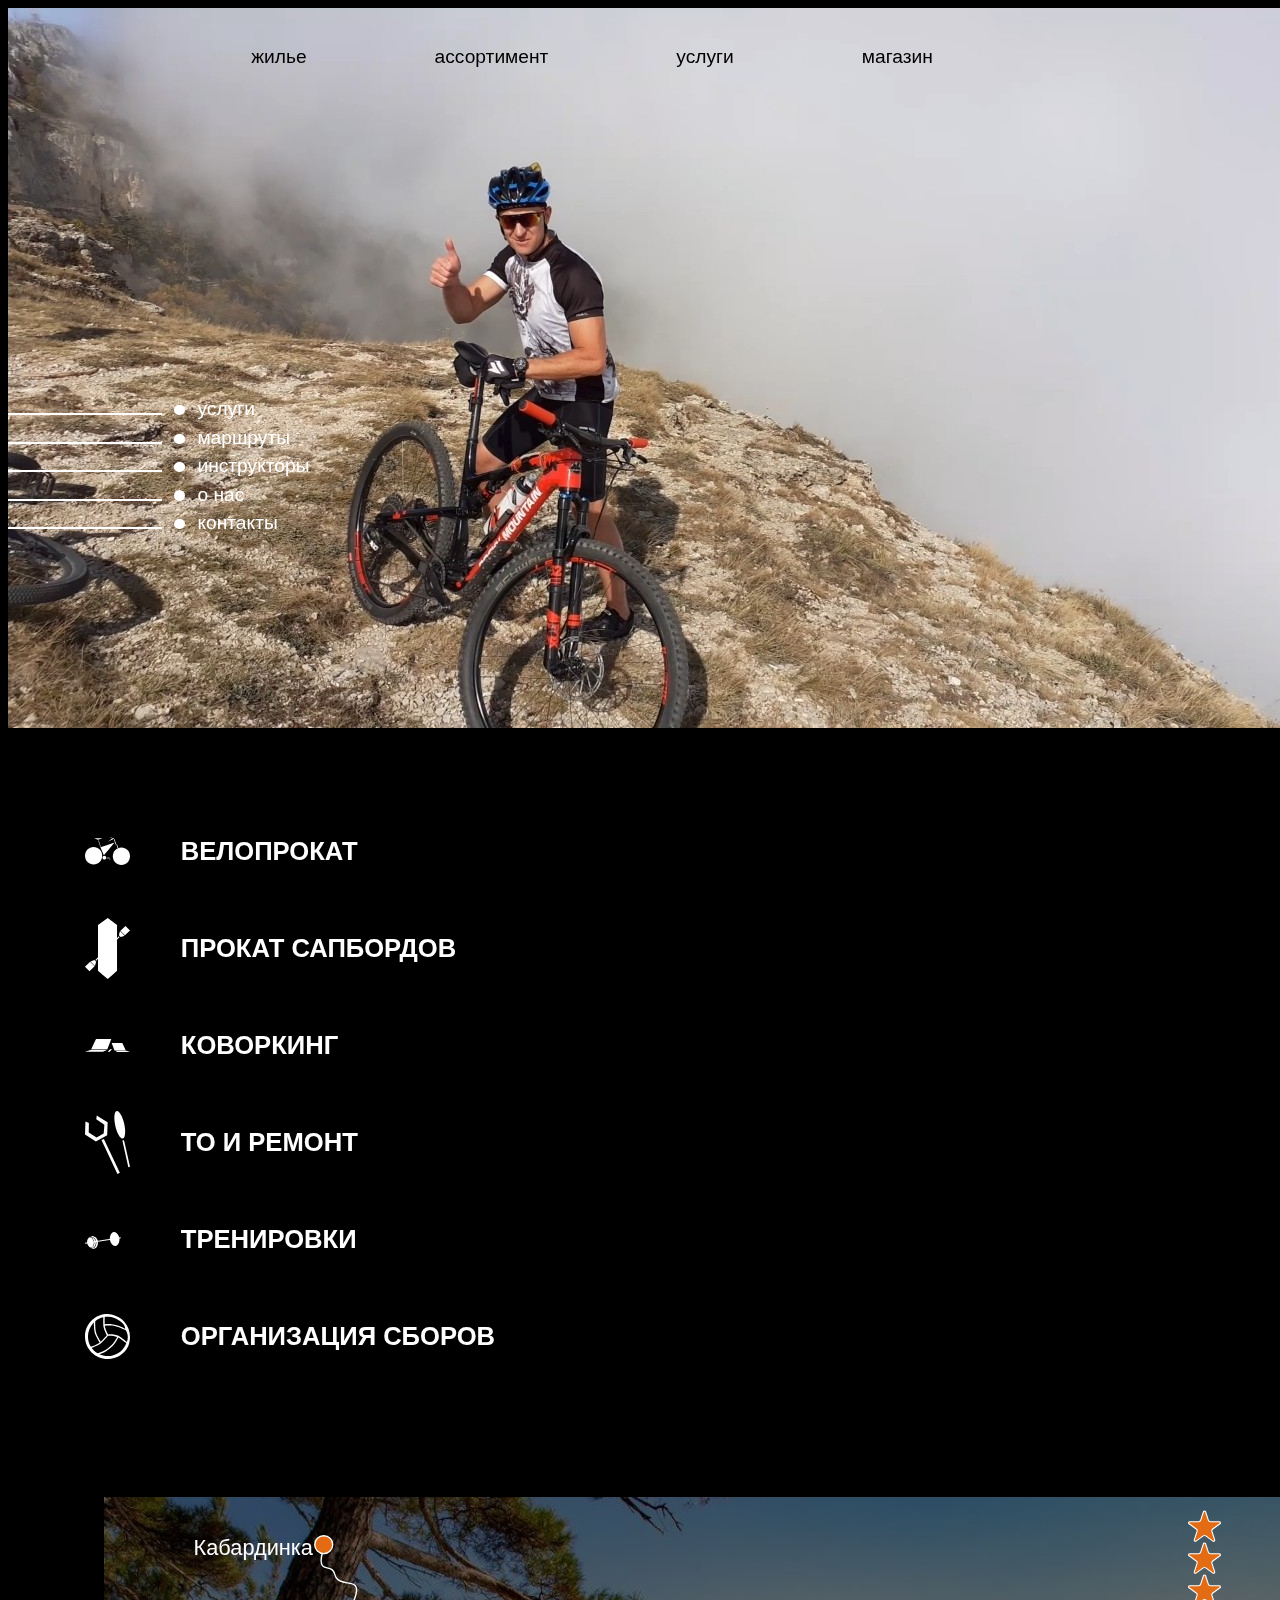
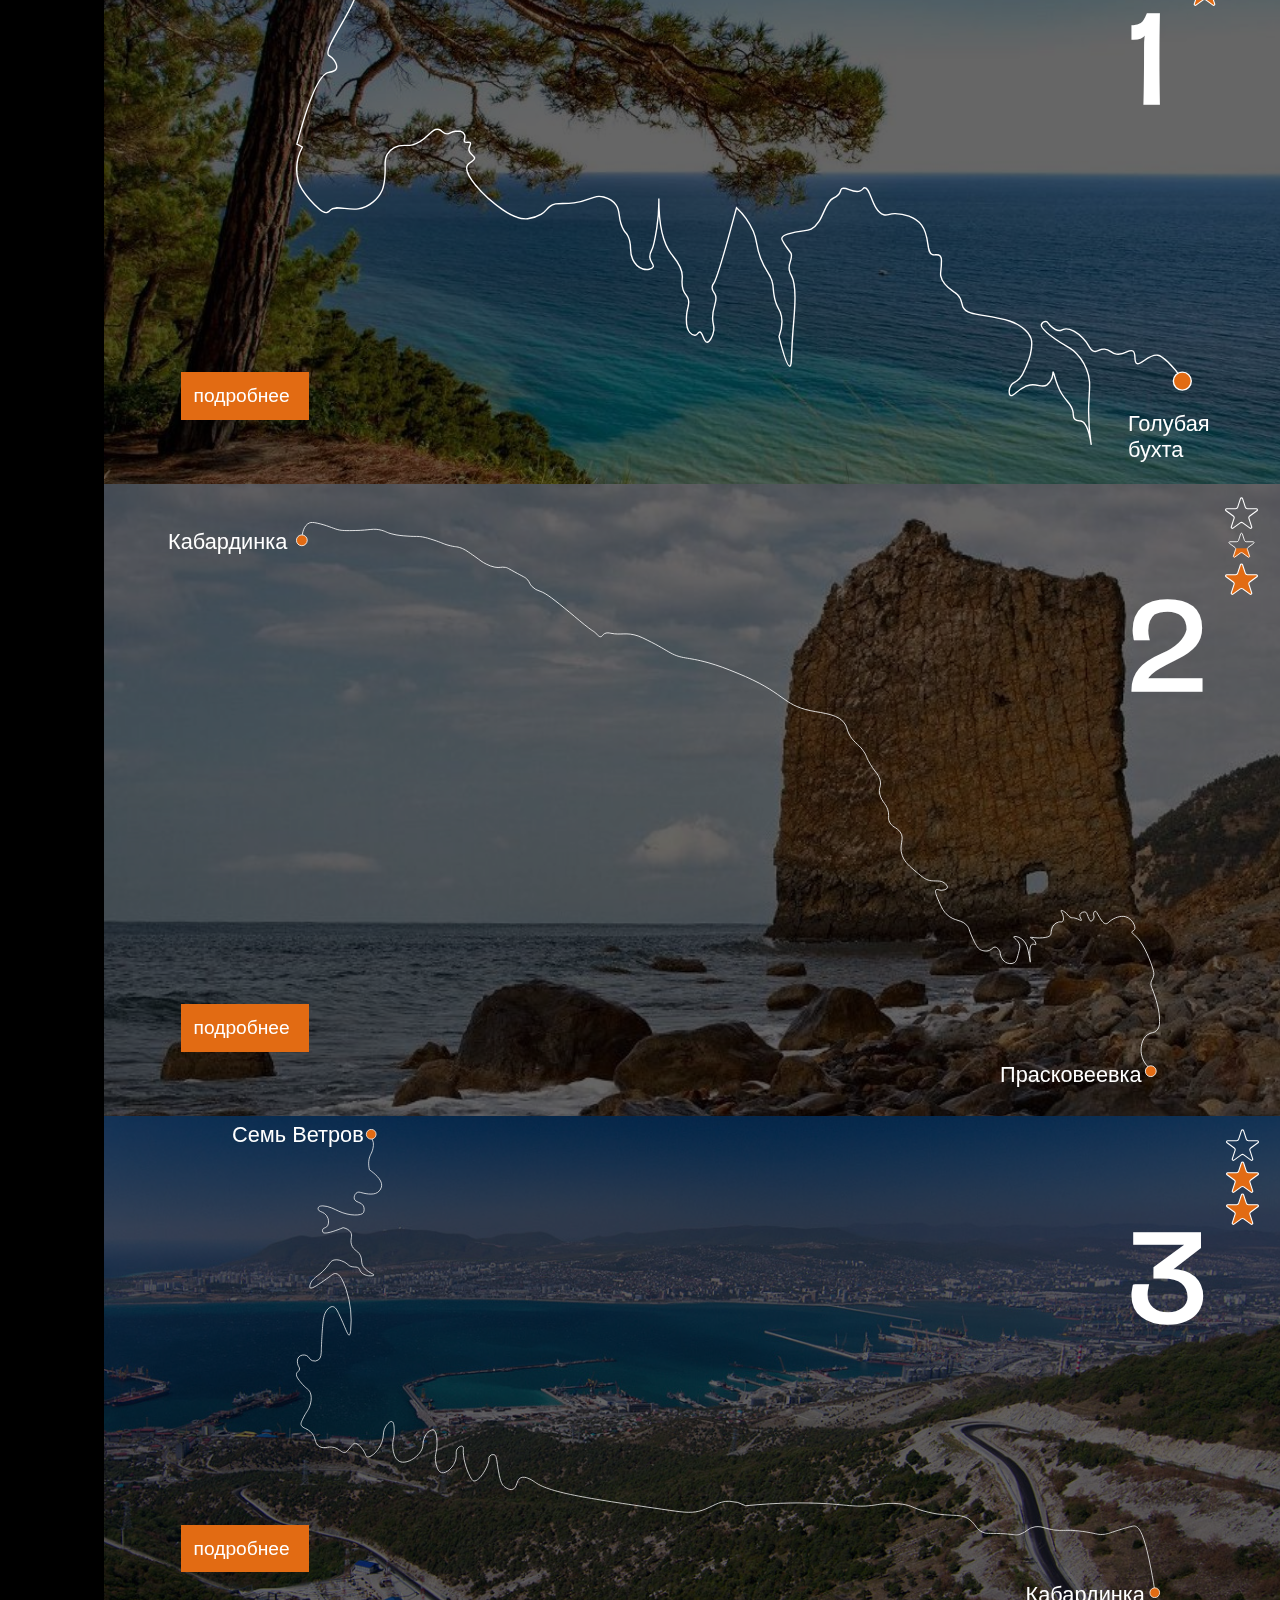
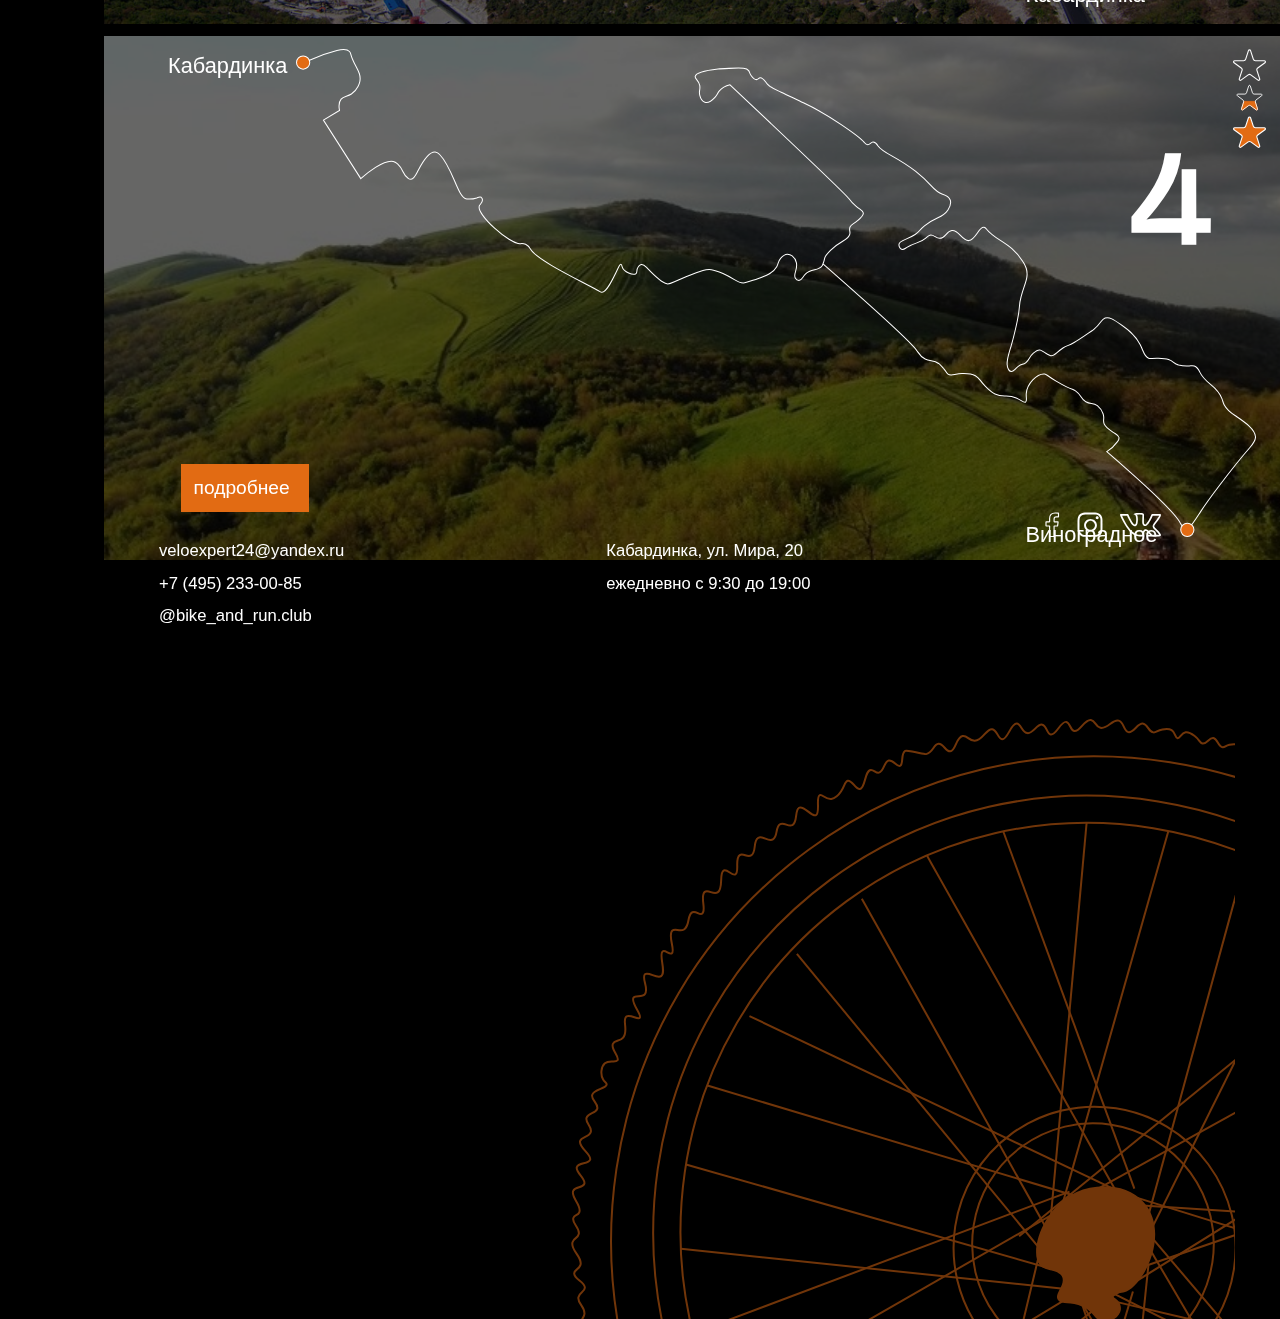
==== index.html @ 920b8aa7 "com" ====
<!DOCTYPE html>
<html lang="en" dir="ltr">
  <head>
    <meta charset="utf-8">
    <title>ГЛАВНАЯ</title>
    <link rel="stylesheet" href="major.css">
    <link rel="stylesheet" href="styles.css">
  </head>
  <body>
    <header>
      <img src="img/br_black.svg" alt="">
      <nav>
        <a href="home/index.html">жилье</a>
        <a href="assort/index.html">ассортимент</a>
        <a href="service/index.html">услуги</a>
        <a href="store/index.html">магазин</a>
      </nav>
    </header>

    <div class="wrapper">
      <div class="top">
        <img src="img/foggy.jpg" alt="">
        <div class="sliders">
          <div class="slider">
            <div></div>
            <div></div>
            <a href="#">услуги</a>
          </div>
          <div class="slider">
            <div></div>
            <div></div>
            <a href="#">маршруты</a>
          </div>
          <div class="slider">
            <div></div>
            <div></div>
            <a href="#">инструкторы</a>
          </div>
          <div class="slider">
            <div></div>
            <div></div>
            <a href="#">о нас</a>
          </div>
          <div class="slider">
            <div></div>
            <div></div>
            <a href="#">контакты</a>
          </div>
        </div>
      </div>

        <h3>услуги</h3>

      <div class="service">
        <a href="#">
         <div class="bike">
           <img src="img/bike.svg" alt="">
           <h2>велопрокат</h2>
         </div>
        </a>
        <a href="#">
         <div class="bike">
           <img src="img/sup.svg" alt="">
           <h2>прокат сапбордов</h2>
         </div>
        </a>
        <a href="#">
         <div class="bike">
           <img src="img/work.svg" alt="">
           <h2>коворкинг</h2>
         </div>
        </a>
        <a href="#">
         <div class="bike">
           <img src="img/tools.svg" alt="">
           <h2>то и ремонт</h2>
         </div>
        </a>
        <a href="#">
         <div class="bike">
           <img src="img/workout.svg" alt="">
           <h2>тренировки</h2>
         </div>
        </a>
        <a href="#">
         <div class="bike">
           <img src="img/ball.svg" alt="">
           <h2>организация сборов</h2>
         </div>
        </a>
      </div>

        <h3>маршруты</h3>

      <div class="trails">
        <div class="trail">
          <img src="img/blue-bay.jpg" alt=""> </a>
          <div class="rating">
            <h2>1</h2>
            <div class="stars">
              <img src="img/full-star.svg" alt="">
              <img src="img/full-star.svg" alt="">
              <img src="img/full-star.svg" alt="">
            </div>
          </div>
          <div class="route">
            <p>Кабардинка</p>
            <img src="img/blue-bay.svg" alt="">
            <p>Голубая бухта</p>
          </div>
          <div class="btn">
            <a href="https://fatmap.com/routeid/1383901/utrennii-velozaezd/@44.6453115,37.9472636,2656.1761551,-13.8290472,139.8490406,217.8239316,normal">подробнее</a>
          </div>
        </div>

        <div class="trail">
          <img src="img/praskoveevka.jpg" alt="">
          <div class="rating">
            <h2>2</h2>
            <div class="stars">
              <img src="img/empty-star.svg" alt="">
              <img src="img/half-star.svg" alt="">
              <img src="img/full-star.svg" alt="">
            </div>
          </div>
          <div class="route">
            <p>Кабардинка</p>
            <img src="img/praskoveevka.svg" alt="">
            <p>Прасковеевка</p>
          </div>
          <div class="btn">
            <a href="https://fatmap.com/routeid/1806927/praskoveevka">подробнее</a>
          </div>
        </div>
        </a>

        <div class="trail">
          <img src="img/seven-winds.jpg" alt="">
          <div class="rating">
            <h2>3</h2>
            <div class="stars">
              <img src="img/empty-star.svg" alt="">
              <img src="img/full-star.svg" alt="">
              <img src="img/full-star.svg" alt="">
            </div>
          </div>
          <div class="route">
            <p>Семь Ветров</p>
            <img src="img/seven-winds.svg" alt="">
            <p>Кабардинка</p>
          </div>
          <div class="btn">
            <a href="https://fatmap.com/routeid/1806922/7-winds/@44.7110304,37.8863057,13515.9263968,-89.9293094,0,516.1132026,norma">подробнее</a>
          </div>
        </div>

        <div class="trail">
          <img src="img/tuskany1.jpg" alt="">
          <div class="rating">
            <h2>4</h2>
            <div class="stars">
              <img src="img/empty-star.svg" alt="">
              <img src="img/half-star.svg" alt="">
              <img src="img/full-star.svg" alt="">
            </div>
          </div>
          <div class="route">
            <p>Кабардинка</p>
            <img src="img/tuscany.svg" alt="">
            <p>Виноградное</p>
          </div>
          <div class="btn">
            <a href="https://fatmap.com/routeid/2010276/По_Тоскане/@44.6174648,37.9442853,9035.2928291,-89.9292962,0,159.6322221,normal">подробнее</a>
          </div>
        </div>


      </div>
    </div>




    <footer>
      <img src="img/wheel.svg" alt="">
      <div class="first-column">
        <ul>
          <li>veloexpert24@yandex.ru</li>
          <li>+7 (495) 233-00-85</li>
          <li>@bike_and_run.club</li>
        </ul>
      </div>
      <div class="second-column">
        <ul>
          <li>Кабардинка, ул. Мира, 20</li>
          <li>ежедневно с 9:30 до 19:00 </li>
        </ul>
      </div>
      <div class="third-column">
         <img src="img/fb_white.svg" alt="">
         <img src="img/insta_white.svg" alt="">
         <img src="img/vk_white.svg" alt="">
      </div>
    </footer>
<script src="main.js" charset="utf-8"></script>
  </body>
</html>
---- major.css ----
@import "reset.css";

@font-face {
  font-family: "FUTURA Reg";
  font-weight: auto;
  src: url(font/FuturaBookC.ttf)
  format('truetype');
}
@font-face {
  font-family: "FUTURA BOLD";
  font-weight: auto;
  src: url(font/FuturaDemiC.ttf)
  format('truetype');
}
@font-face {
  font-family: "Five years";
  font-weight: auto;
  src: url(font/FYLDemo.otf)
  format('opentype');
}
@font-face {
  font-family: "Hagrid Regular";
  font-weight: auto;
  src: url(font/Hagrid-Regular.ttf)
  format('truetype');
}

:root {
  --orange: #E26B13;
}

body{
  overflow-x: hidden;
  background-color: #000;
}
h1, h2, p, li, a{
 color: #fff;
}
h1{
  font-size: 3vw;
  font-family: "FUTURA BOLD", helvetica, sans-serif;
}
h2{
  font-size: 2vw;
  font-family: "FUTURA BOLD", helvetica, sans-serif;
}
p, li{
  font-size: 1.3vw;
    font-family: "FUTURA reg", helvetica, sans-serif;
}
a, h3{
  font-size: 1.5vw;
  font-family: "Five years", helvetica, sans-serif;
  text-decoration: none;
}

ul li{
  list-style-type: none;
}
header{
  position: absolute;
  margin: 3vw;
  display: flex;
  flex-flow: row;
  justify-content: center;
  align-items: baseline;

}
header nav{
  display: flex;
  flex-flow: row;
  justify-content: flex-end;
  margin-left: 6vw;

}
header nav a{
  margin-left: 10vw;
}
header nav a:hover{
  color: var(--orange);
}


footer{
  position: relative;
  display: flex;
  justify-content: space-around;
}
footer ul li{
  padding-top: 1vw;
}
footer > img{
  position: absolute;
  z-index: -2;
  margin-left: 25vw;
}
footer .third-column img{
  height: 2vw;
  width: auto;
  padding-left: 1vw;
}
---- styles.css ----
@import "reset.css";
@import "major.css";


body{
  background-color: #000;
}
header a{
  color: #000;
}
.wrapper .top img{
  width: 100%;
  height: auto;
  position: absolute;
  z-index: -2;
}
.wrapper .top .sliders{
  padding-top: 30vw;
}
.wrapper .top .slider{
  display: flex;
  align-items: baseline;
  margin-top: 0.5vw;
}
.wrapper .top .slider div:first-child{
  width: 12vw;
  height: 0.15vw;
  background-color: #fff;
}
.wrapper .top .slider div:nth-of-type(2){
  width: 0.8vw;
  height: 0.8vw;
  border-radius: 100%;
  margin-left: 1vw;
  background-color: #fff;
}
.wrapper .top .slider a{
  margin-left: 1vw;
}
.wrapper .top .slider:hover{
  margin-left: 5vw;
  transition: 300ms ease-in-out;
}
.service{
  margin-top: 22vw;
  margin-left: 6vw;
}
.top + h3{
  position: fixed;
  color: var(--orange);
  transform-origin: left;
  transform: rotate(-90deg);
  margin-left: 2vw;
  z-index: -3;
}
.service a div{
  display: flex;
  align-items: center;
  margin-top: 2vw;
}
.service img{
  width: 3.5vw;
}
.service img:hover{
  transform: rotate(25deg);
}
.service a h2{
  color: #fff;
  text-transform: uppercase;
  margin-left: 4vw;
}
.service a h2:hover{
  color: var(--orange);
}

.trails{
  display: flex;
  flex-direction: column;
  justify-content: space-around;
}
.trail{
  margin-left: 7.5vw;
  margin-top: 5vw;
}
.trail > img{
  position: absolute;
  width: 92.5vw;
  z-index: -2;
  filter: brightness(0.4);
}
/* .trail .route img{
  max-width: 70vw;
  max-height: 30vw;
} */

.trail .route p{
  position: absolute;
  font-size: 1.7vw;
}

.trail:first-child .route img{
  width: 70vw;
  margin-left: 15vw;
  margin-top: 3vw;
}
.trail:first-child .route p:first-child{
  margin-left: 7vw;
  margin-top: 3vw;
}
.trail:first-child .route p:last-child{
  margin-left: 80vw;
  width: 10vw;
  margin-top: -3vw;
}

.trail:nth-of-type(2) .route img{
  width: 67.5vw;
  margin-left: 15vw;
  margin-top: 3vw;
}
.trail:nth-of-type(2) .route p:first-child{
  margin-left: 5vw;
  margin-top: 3.5vw;
}
.trail:nth-of-type(2) .route p:last-child{
  margin-left: 70vw;
  width: 10vw;
  margin-top: -1.5vw;
}

.trail:nth-of-type(3) .route img{
  width: 67.5vw;
  margin-left: 15vw;
  margin-top: 1vw;
}
.trail:nth-of-type(3) .route p:first-child{
  margin-left: 10vw;
  margin-top: 0.5vw;
}
.trail:nth-of-type(3) .route p:last-child{
  margin-left: 72vw;
  width: 10vw;
  margin-top: -1.5vw;
}

.trail:nth-of-type(4) .route img{
  width: 75vw;
  margin-left: 15vw;
  margin-top: 1vw;
}
.trail:nth-of-type(4) .route p:first-child{
  margin-left: 5vw;
  margin-top: 1.3vw;
}
.trail:nth-of-type(4) .route p:last-child{
  margin-left: 72vw;
  width: 10vw;
  margin-top: -1.5vw;
}

.rating{
  display: flex;
  position: absolute;
  margin-top: 1vw;
  margin-left: 80vw;
}
.rating .stars{
  display: flex;
  flex-direction: column;
  margin-left: 1.5vw;
}
.rating .stars img{
  width: 2.6vw;
  align-items: center;
}
.rating h2{
  font-family: "Hagrid Regular", helvetica, sans-serif;
  font-size: 9vw;
}
.trail .btn{
  background-color: var(--orange);
  width: auto;
  padding: 1vw;
  width: 8vw;
  margin-top: -6vw;
  margin-left: 6vw;
}
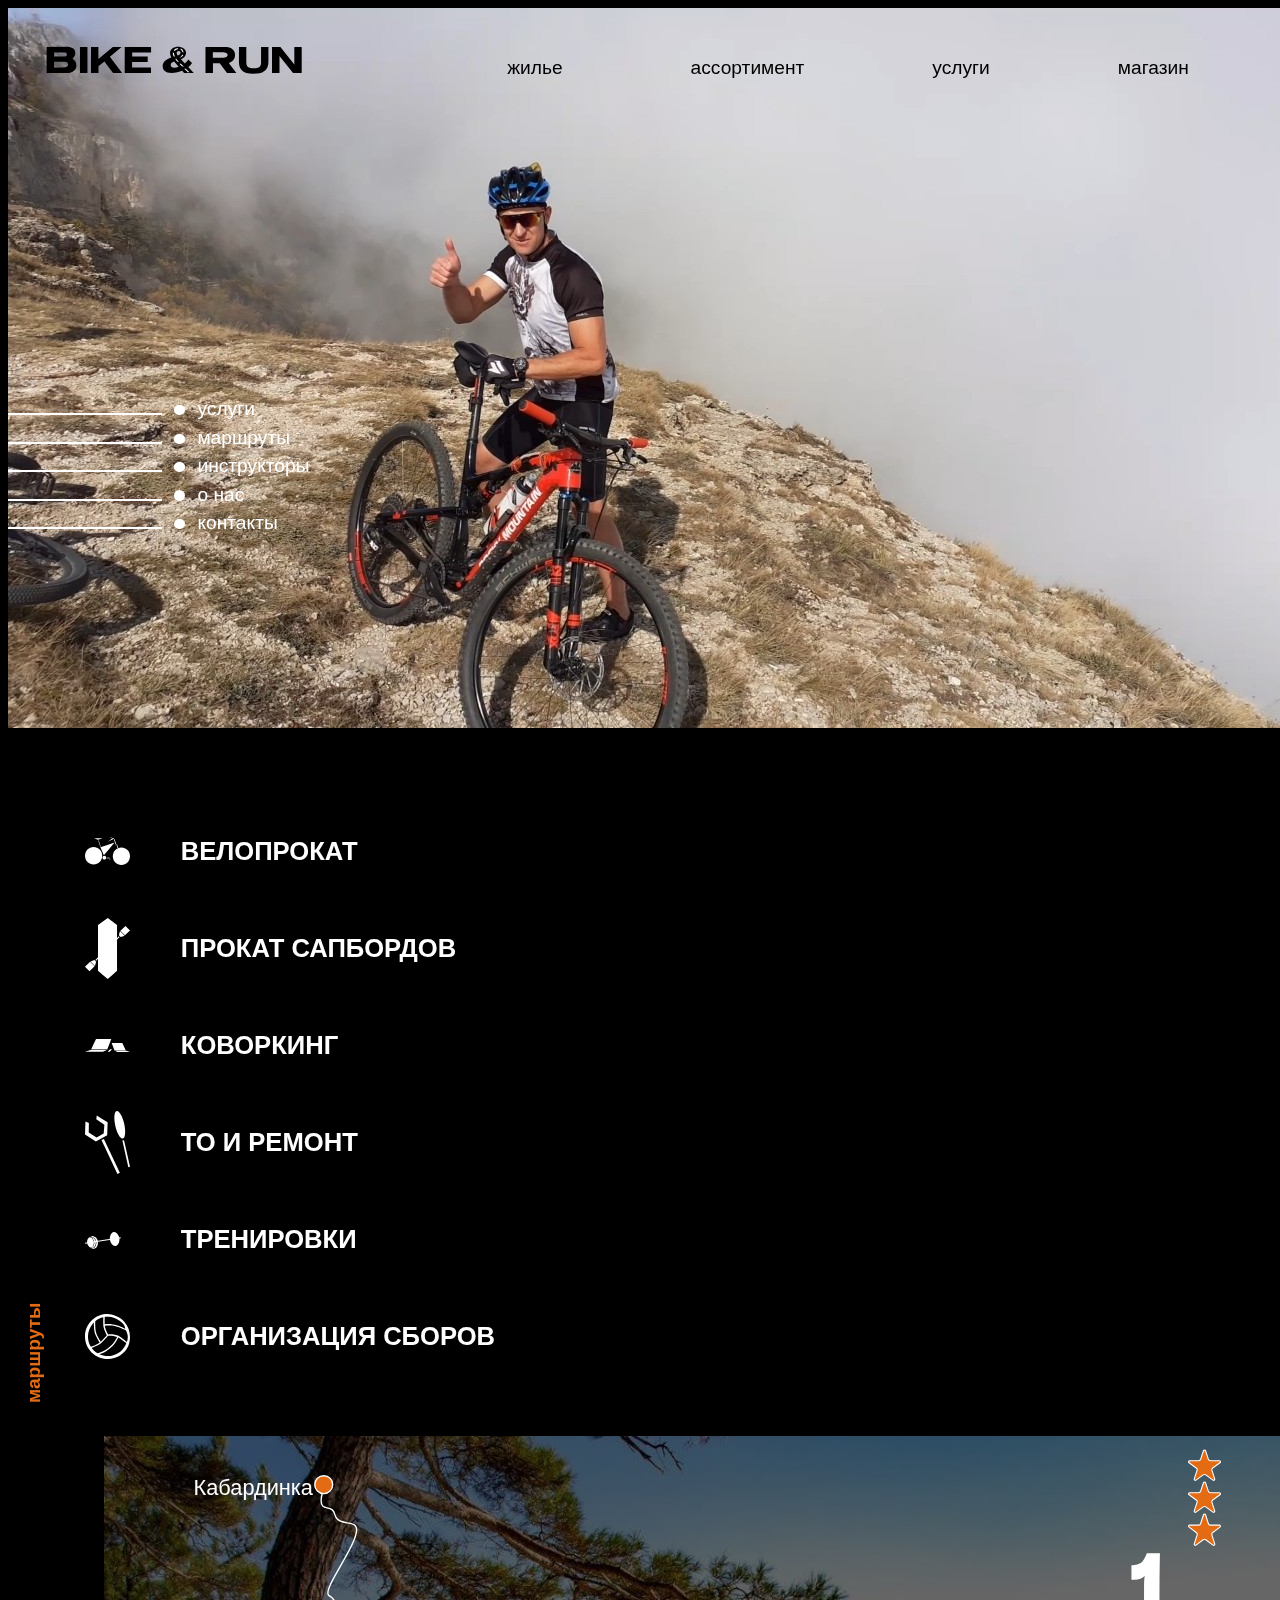
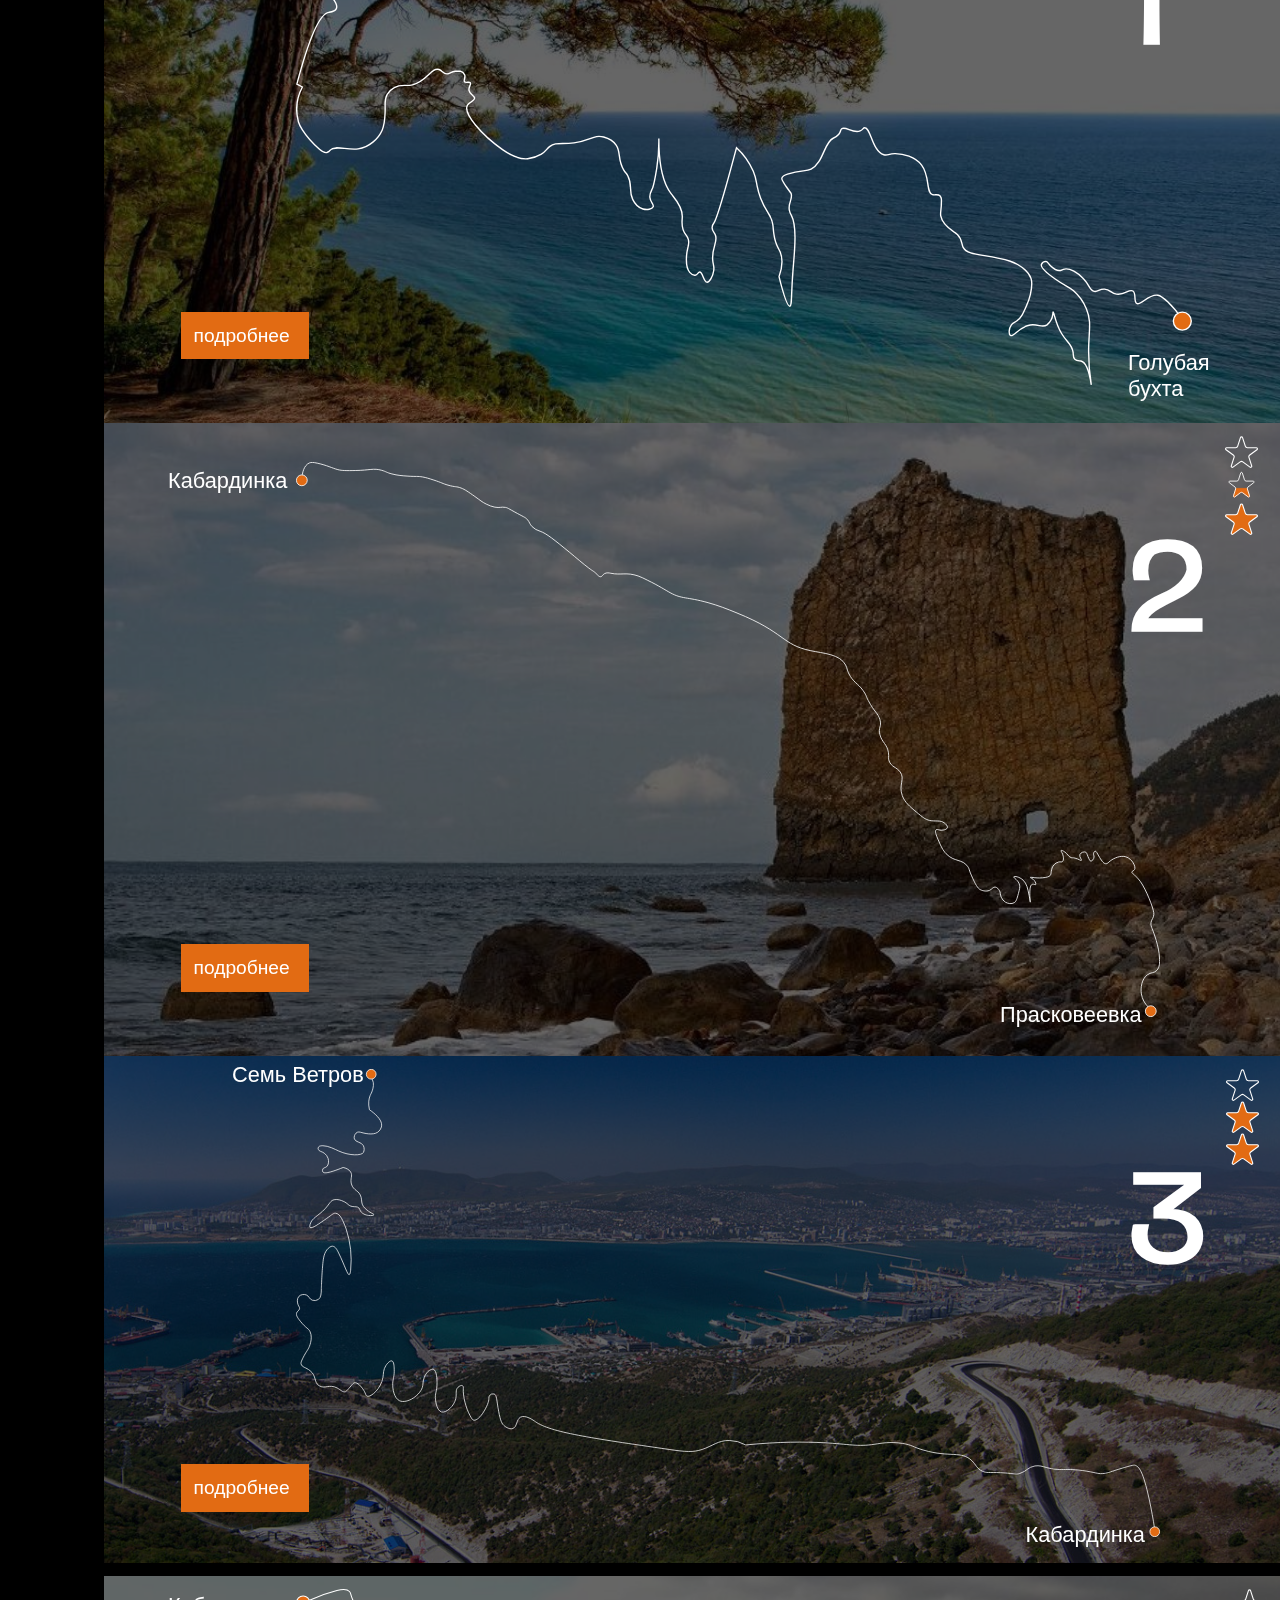
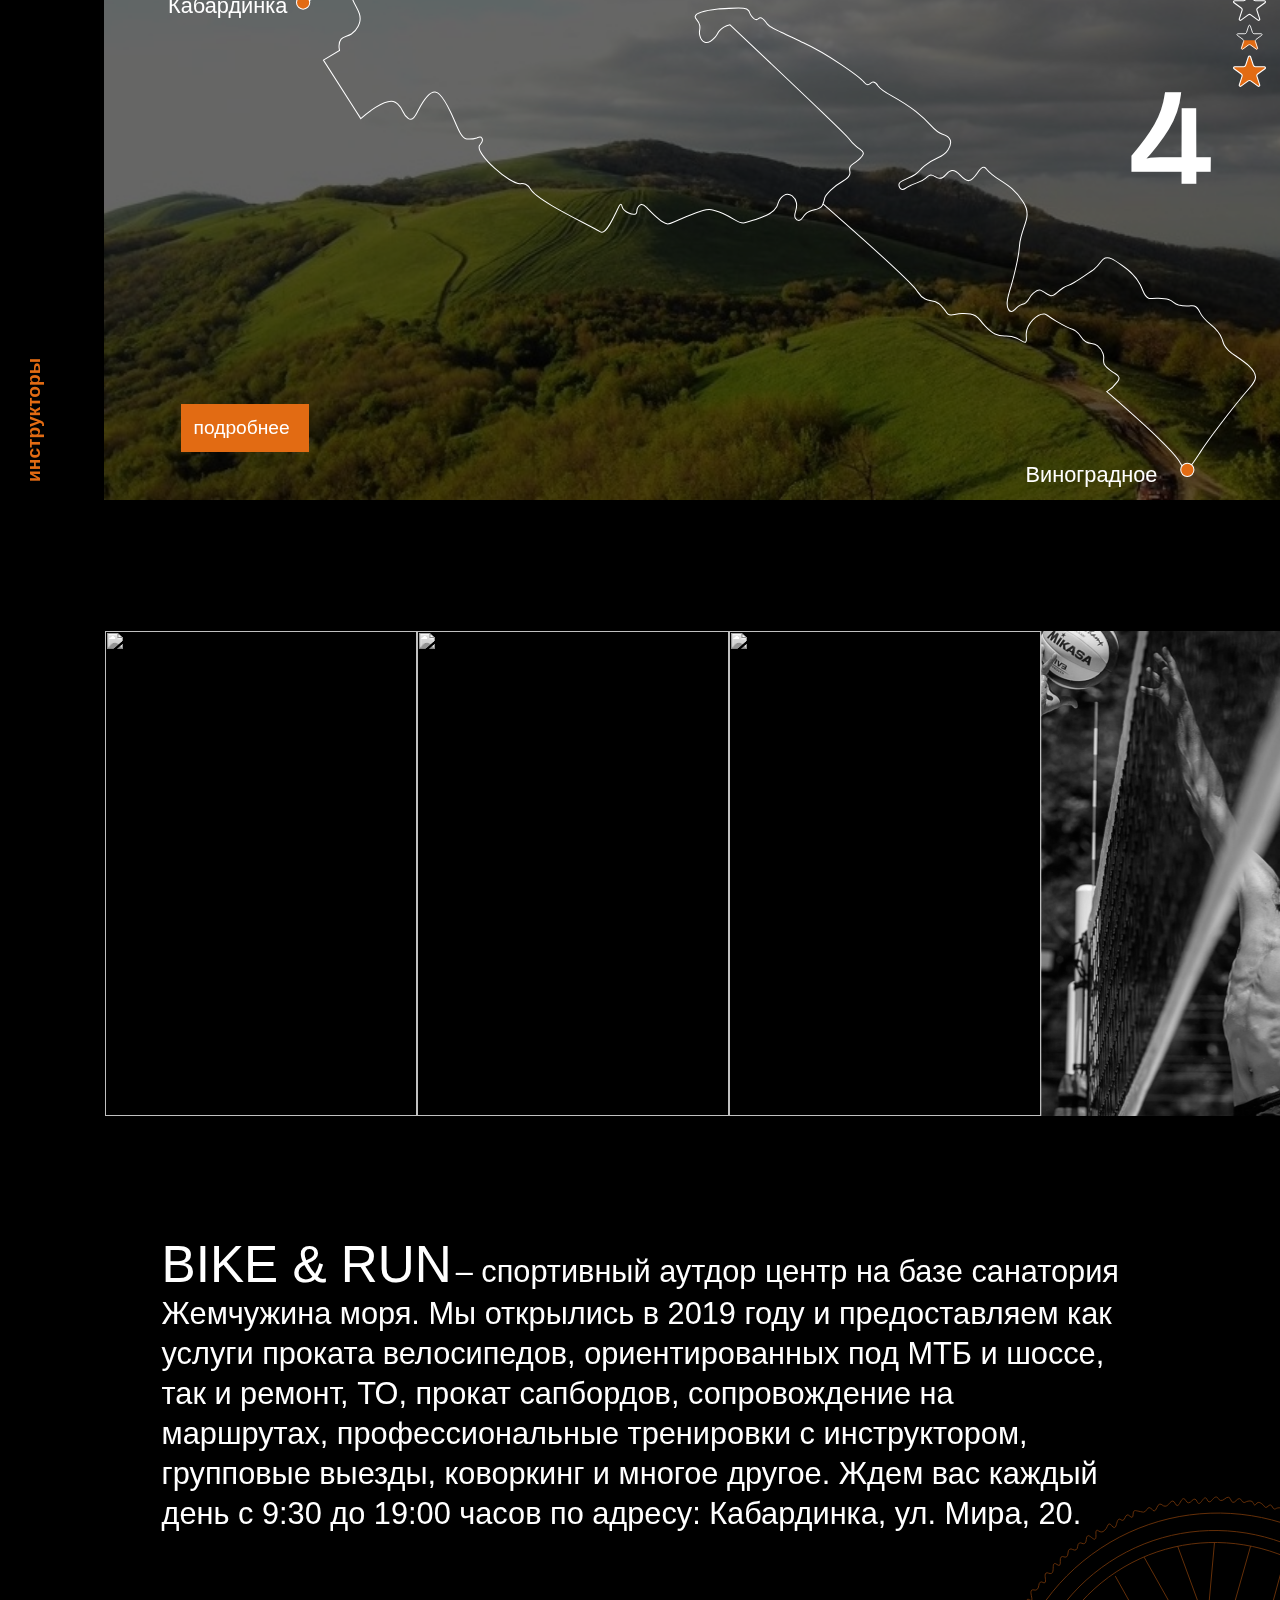
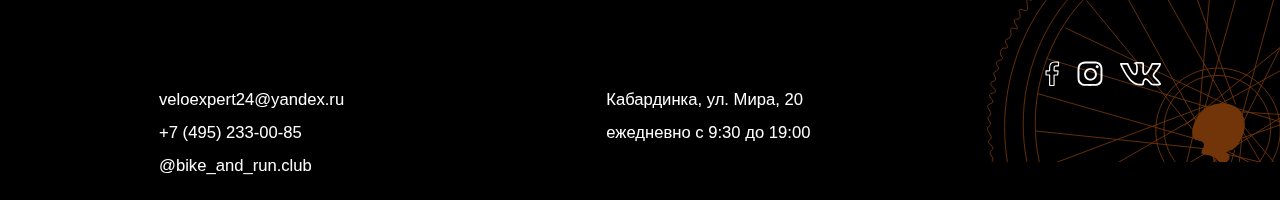
==== commit a34c53f5: "wip" ====
--- a/index.html
+++ b/index.html
@@ -164,18 +164,61 @@
               <img src="img/full-star.svg" alt="">
             </div>
           </div>
-          <div class="route">
-            <p>Кабардинка</p>
-            <img src="img/tuscany.svg" alt="">
-            <p>Виноградное</p>
-          </div>
-          <div class="btn">
-            <a href="https://fatmap.com/routeid/2010276/По_Тоскане/@44.6174648,37.9442853,9035.2928291,-89.9292962,0,159.6322221,normal">подробнее</a>
-          </div>
-        </div>
-
-
-      </div>
+            <div class="route">
+              <p>Кабардинка</p>
+              <img src="img/tuscany.svg" alt="">
+              <p>Виноградное</p>
+            </div>
+            <div class="btn">
+              <a href="https://fatmap.com/routeid/2010276/По_Тоскане/@44.6174648,37.9442853,9035.2928291,-89.9292962,0,159.6322221,normal">подробнее</a>
+            </div>
+        </div>
+      </div>
+
+
+      <h3>инструкторы</h3>
+
+      <div class="coaches">
+        <div class="name">
+          <img src="img/fyodor.jpg" alt="" id="coach_1">
+          <div class="hidden" id="hidden_1" >
+            <h2>Федор Зырянов</h2>
+            <div class="line"></div>
+            <p>МТБ, down-hill</p>
+          </div>
+        </div>
+        <div class="name">
+          <img src="img/anatoly.jpg" alt="">
+          <div class="hidden" id="hidden" >
+            <h2>Анатолий Зырянов</h2>
+            <div class="line"></div>
+            <p>шоссе, групповые выезды</p>
+          </div>
+        </div>
+        <div class="name">
+          <img src="img/vladimir.jpg" alt="">
+          <div class="hidden" id="hidden">
+            <h2>Владимир Гришечко</h2>
+            <div class="line"></div>
+            <p>МТБ, шоссе</p>
+          </div>
+        </div>
+        <div class="name">
+          <img src="img/volleyball.jpg" alt="">
+          <div class="hidden" id="hidden" >
+            <h2>Евгений Сухов</h2>
+            <div class="line"></div>
+            <p>шоссе, МТБ, кантри</p>
+          </div>
+        </div>
+      </div>
+
+
+      <div class="about"> <span>BIKE & RUN</span> <span> – спортивный аутдор центр на базе санатория Жемчужина моря. Мы открылись в 2019 году и предоставляем как услуги проката велосипедов, ориентированных под МТБ и шоссе, так и ремонт,
+      ТО, прокат сапбордов, сопровождение на маршрутах, профессиональные тренировки с инструктором, групповые выезды, коворкинг и многое другое.
+      Ждем вас каждый день с 9:30 до 19:00 часов по адресу: Кабардинка,
+      ул. Мира, 20.</span> </div>
+
     </div>
 
 
--- a/major.css
+++ b/major.css
@@ -64,7 +64,9 @@
   flex-flow: row;
   justify-content: center;
   align-items: baseline;
-
+}
+header img{
+  width: 20vw;
 }
 header nav{
   display: flex;
@@ -85,6 +87,7 @@
   position: relative;
   display: flex;
   justify-content: space-around;
+  margin-top: 10vw;
 }
 footer ul li{
   padding-top: 1vw;
@@ -92,7 +95,9 @@
 footer > img{
   position: absolute;
   z-index: -2;
-  margin-left: 25vw;
+  margin-left: 70vw;
+  margin-top: -20vw;
+  width: 30vw;
 }
 footer .third-column img{
   height: 2vw;
--- a/styles.css
+++ b/styles.css
@@ -158,6 +158,14 @@
   margin-top: -1.5vw;
 }
 
+.service + h3{
+  position: fixed;
+  color: var(--orange);
+  transform-origin: left;
+  transform: rotate(-90deg);
+  margin-left: 2vw;
+  z-index: -3;
+}
 .rating{
   display: flex;
   position: absolute;
@@ -185,3 +193,64 @@
   margin-top: -6vw;
   margin-left: 6vw;
 }
+
+.trails + h3{
+  position: fixed;
+  color: var(--orange);
+  transform-origin: left;
+  transform: rotate(-90deg);
+  margin-left: 2vw;
+  z-index: -3;
+}
+.coaches{
+  margin: 14vw 10vw auto 7.6vw;
+  display: flex;
+  justify-content: space-between;
+  align-items: center;
+}
+.coaches .name .hidden div{
+  width: 5vw;
+  height: 0.1vw;
+  background-color: var(--orange);
+}
+.coaches .name .hidden{
+  margin-top: 4vw;
+  margin-left: 2vw;
+  display: none;
+}
+.coaches .name .hidden h2{
+ font-size: 1.6vw;
+ padding-bottom: 0.7vw;
+}
+.coaches .name img{
+ width: 312px;
+ height: 485px;
+ filter: grayscale(100%);
+}
+.coaches .name img:hover{
+  filter: grayscale(0%);
+  transform: scale(1.05);
+  transition: 200ms ease-in-out;
+}
+.coaches .name .hidden p{
+ padding-top: 0.7vw;
+}
+
+.about{
+  width: 75vw;
+  margin-top: 9vw;
+  margin-left: 12vw;
+}
+.about span{
+  color: #fff;
+  font-family: "FUTURA Reg", helvetica, sans-serif;
+}
+.about span:first-child{
+  font-size: 4vw;
+  font-family: "FUTURA Bold", helvetica, sans-serif;
+}
+.about span:last-child{
+  font-size: 2.4vw;
+  font-family: "FUTURA Reg", helvetica, sans-serif;
+  line-height: 1.3;
+}
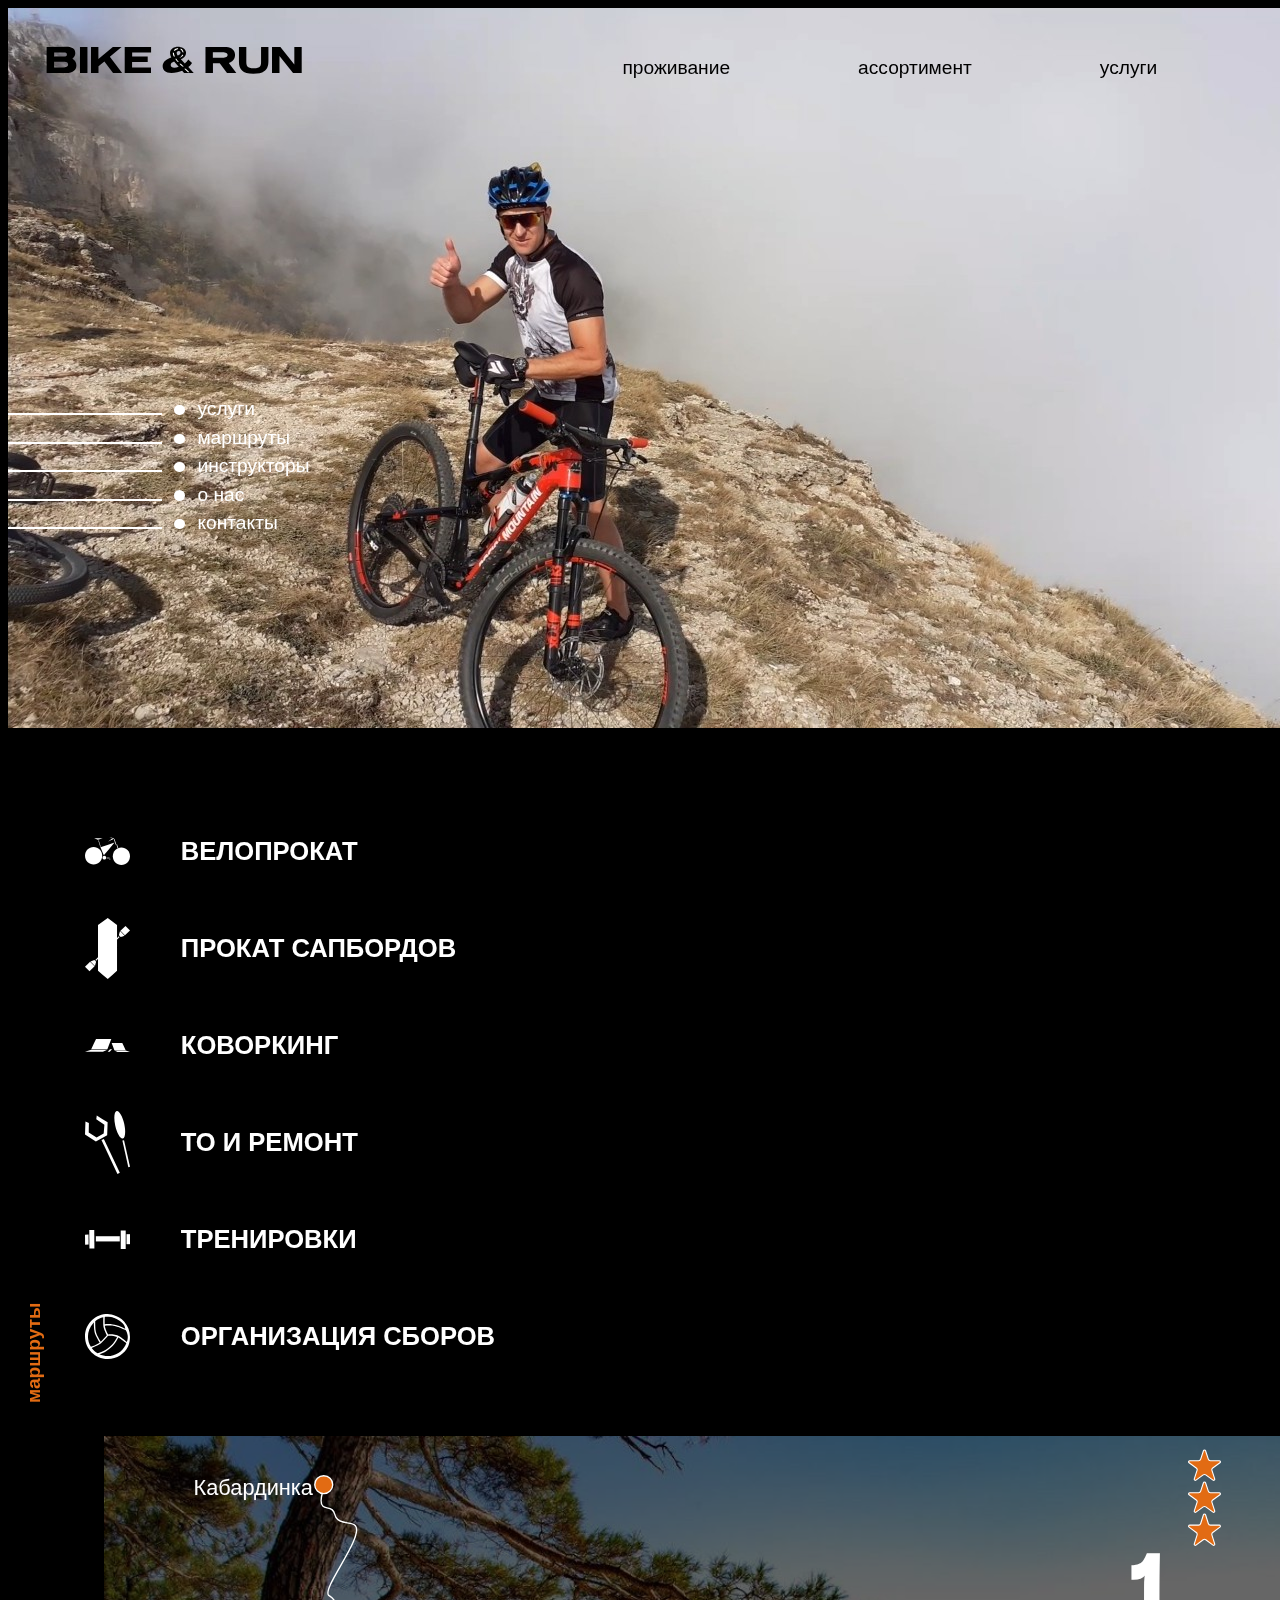
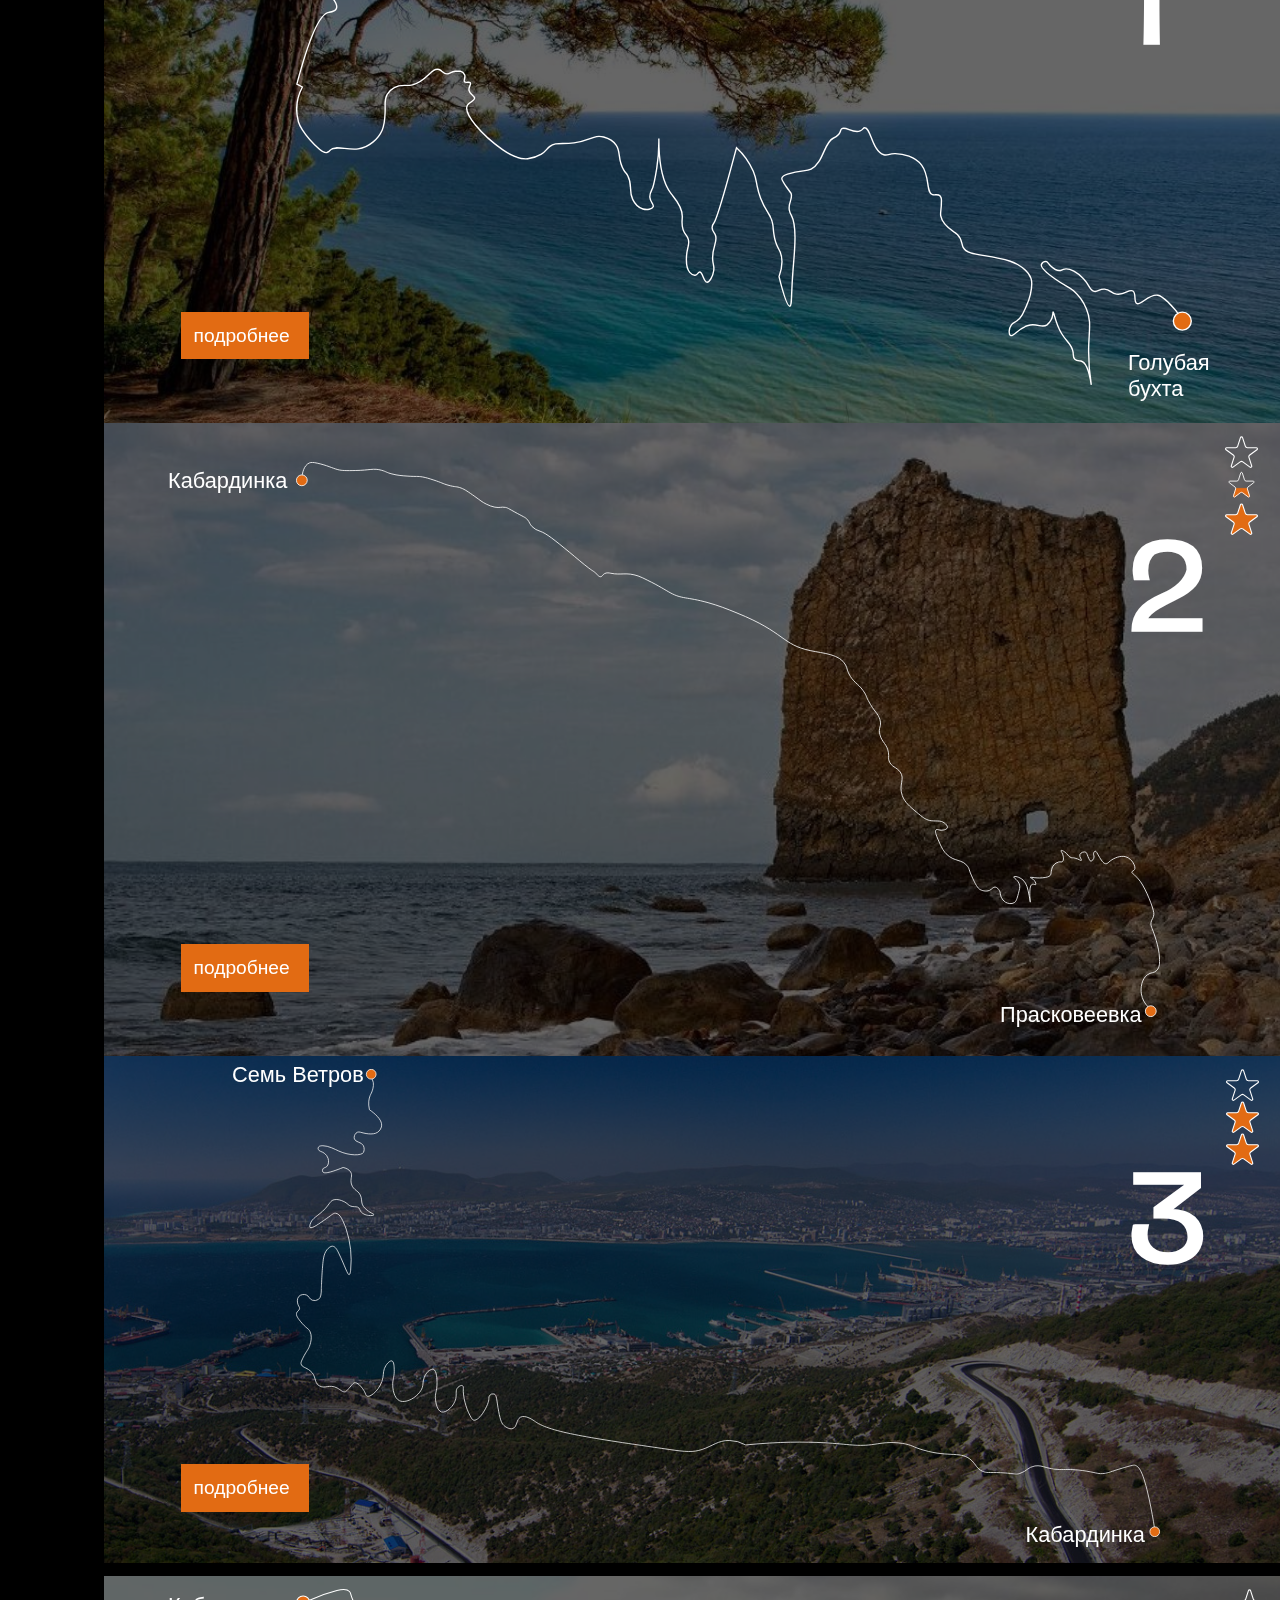
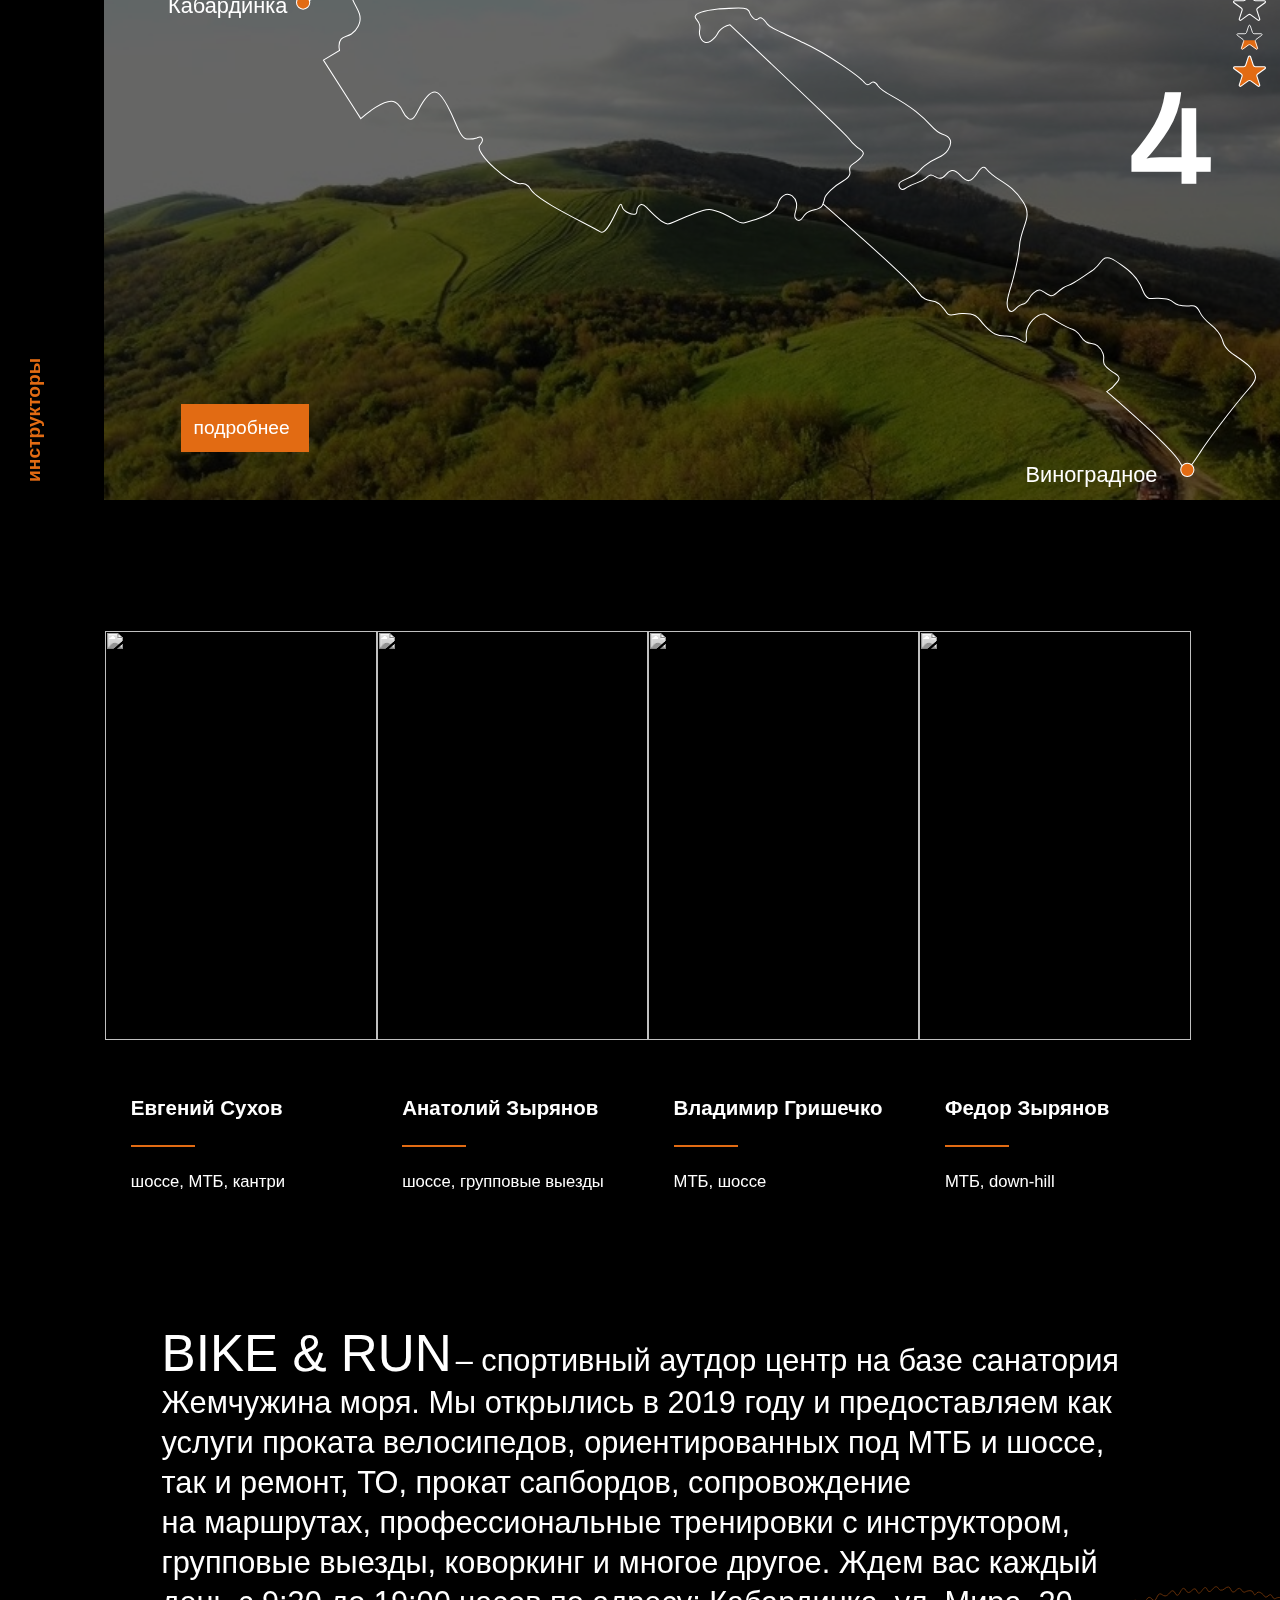
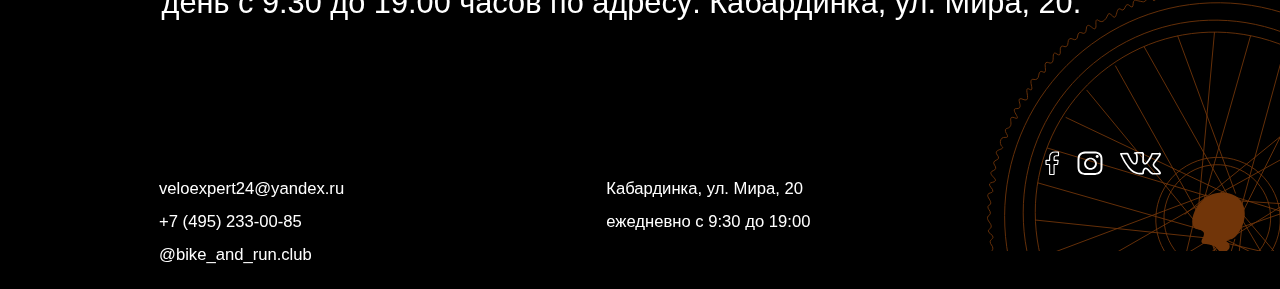
==== commit 1ce651d9: "main mobile done" ====
--- a/index.html
+++ b/index.html
@@ -2,7 +2,9 @@
 <html lang="en" dir="ltr">
   <head>
     <meta charset="utf-8">
+    <meta name="viewport" content="width=device-width, initial-scale=1.0">
     <title>ГЛАВНАЯ</title>
+    <link rel="icon" href="img/top-icon.svg" type="image/svg+xml">
     <link rel="stylesheet" href="major.css">
     <link rel="stylesheet" href="styles.css">
   </head>
@@ -10,10 +12,9 @@
     <header>
       <img src="img/br_black.svg" alt="">
       <nav>
-        <a href="home/index.html">жилье</a>
+        <a href="resort/index.html">проживание</a>
         <a href="assort/index.html">ассортимент</a>
         <a href="service/index.html">услуги</a>
-        <a href="store/index.html">магазин</a>
       </nav>
     </header>
 
@@ -24,66 +25,72 @@
           <div class="slider">
             <div></div>
             <div></div>
-            <a href="#">услуги</a>
-          </div>
-          <div class="slider">
-            <div></div>
-            <div></div>
-            <a href="#">маршруты</a>
-          </div>
-          <div class="slider">
-            <div></div>
-            <div></div>
-            <a href="#">инструкторы</a>
-          </div>
-          <div class="slider">
-            <div></div>
-            <div></div>
-            <a href="#">о нас</a>
-          </div>
-          <div class="slider">
-            <div></div>
-            <div></div>
-            <a href="#">контакты</a>
+            <a href="#service">услуги</a>
+          </div>
+          <div class="slider">
+            <div></div>
+            <div></div>
+            <a href="#routes">маршруты</a>
+          </div>
+          <div class="slider">
+            <div></div>
+            <div></div>
+            <a href="#trainers">инструкторы</a>
+          </div>
+          <div class="slider">
+            <div></div>
+            <div></div>
+            <a href="#onas">о нас</a>
+          </div>
+          <div class="slider">
+            <div></div>
+            <div></div>
+            <a href="#footer">контакты</a>
           </div>
         </div>
       </div>
 
         <h3>услуги</h3>
 
-      <div class="service">
-        <a href="#">
-         <div class="bike">
+      <div class="service" id="service">
+        <a href="#">
+         <div class="bike">
+           <img src="img/bike_or.svg" alt="">
            <img src="img/bike.svg" alt="">
            <h2>велопрокат</h2>
          </div>
         </a>
         <a href="#">
          <div class="bike">
+           <img src="img/sup_or.svg" alt="">
            <img src="img/sup.svg" alt="">
            <h2>прокат сапбордов</h2>
          </div>
         </a>
         <a href="#">
          <div class="bike">
+           <img src="img/cowork_or.svg" alt="">
            <img src="img/work.svg" alt="">
            <h2>коворкинг</h2>
          </div>
         </a>
         <a href="#">
          <div class="bike">
+           <img src="img/tools_or.svg" alt="">
            <img src="img/tools.svg" alt="">
            <h2>то и ремонт</h2>
          </div>
         </a>
         <a href="#">
          <div class="bike">
+           <img src="img/workout_or.svg" alt="">
            <img src="img/workout.svg" alt="">
            <h2>тренировки</h2>
          </div>
         </a>
         <a href="#">
          <div class="bike">
+           <img src="img/ball_or.svg" alt="">
            <img src="img/ball.svg" alt="">
            <h2>организация сборов</h2>
          </div>
@@ -92,7 +99,7 @@
 
         <h3>маршруты</h3>
 
-      <div class="trails">
+      <div class="trails" id="routes">
         <div class="trail">
           <img src="img/blue-bay.jpg" alt=""> </a>
           <div class="rating">
@@ -178,13 +185,13 @@
 
       <h3>инструкторы</h3>
 
-      <div class="coaches">
-        <div class="name">
-          <img src="img/fyodor.jpg" alt="" id="coach_1">
+      <div class="coaches" id="trainers">
+        <div class="name">
+          <img src="img/sukhov.jpg" alt="" id="coach_1">
           <div class="hidden" id="hidden_1" >
-            <h2>Федор Зырянов</h2>
-            <div class="line"></div>
-            <p>МТБ, down-hill</p>
+            <h2>Евгений Сухов</h2>
+            <div class="line"></div>
+            <p>шоссе, МТБ, кантри</p>
           </div>
         </div>
         <div class="name">
@@ -204,27 +211,27 @@
           </div>
         </div>
         <div class="name">
-          <img src="img/volleyball.jpg" alt="">
+          <img src="img/fyodor.jpg" alt="">
           <div class="hidden" id="hidden" >
-            <h2>Евгений Сухов</h2>
-            <div class="line"></div>
-            <p>шоссе, МТБ, кантри</p>
-          </div>
-        </div>
-      </div>
-
-
-      <div class="about"> <span>BIKE & RUN</span> <span> – спортивный аутдор центр на базе санатория Жемчужина моря. Мы открылись в 2019 году и предоставляем как услуги проката велосипедов, ориентированных под МТБ и шоссе, так и ремонт,
-      ТО, прокат сапбордов, сопровождение на маршрутах, профессиональные тренировки с инструктором, групповые выезды, коворкинг и многое другое.
-      Ждем вас каждый день с 9:30 до 19:00 часов по адресу: Кабардинка,
-      ул. Мира, 20.</span> </div>
+            <h2>Федор Зырянов</h2>
+            <div class="line"></div>
+            <p>МТБ, down-hill</p>
+          </div>
+        </div>
+      </div>
+
+
+      <div class="about" id="onas"> <span>BIKE & RUN</span> <span> – спортивный аутдор центр на&nbsp;базе санатория Жемчужина моря. Мы&nbsp;открылись в&nbsp;2019 году и&nbsp;предоставляем как услуги проката велосипедов, ориентированных под МТБ и&nbsp;шоссе, так и&nbsp;ремонт,
+      ТО, прокат сапбордов, сопровождение на&nbsp;маршрутах, профессиональные тренировки с&nbsp;инструктором, групповые выезды, коворкинг и&nbsp;многое другое.
+      Ждем вас каждый день с&nbsp;9:30 до&nbsp;19:00 часов по&nbsp;адресу: Кабардинка,
+      ул.&nbsp;Мира,&nbsp;20.</span> </div>
 
     </div>
 
 
 
 
-    <footer>
+    <footer id="footer">
       <img src="img/wheel.svg" alt="">
       <div class="first-column">
         <ul>
--- a/major.css
+++ b/major.css
@@ -62,7 +62,7 @@
   margin: 3vw;
   display: flex;
   flex-flow: row;
-  justify-content: center;
+  justify-content: space-around;
   align-items: baseline;
 }
 header img{
@@ -72,15 +72,21 @@
   display: flex;
   flex-flow: row;
   justify-content: flex-end;
-  margin-left: 6vw;
-
+  margin-left: 15vw;
+  align-items: baseline;
 }
 header nav a{
   margin-left: 10vw;
+  padding-top: -2vw;
 }
 header nav a:hover{
   color: var(--orange);
 }
+/* a:hover{
+  cursor: pointer;
+  opacity: 0.7;
+  transition: 200ms ease;
+} */
 
 
 footer{
@@ -104,3 +110,62 @@
   width: auto;
   padding-left: 1vw;
 }
+
+
+
+@media (max-width: 414px) {
+  h2{
+    font-size: 5vw;
+  }
+  p, li{
+    font-size: 4vw;
+  }
+  a, h3{
+    font-size: 4vw;
+  }
+
+  header{
+    display: flex;
+    align-items: flex-start;
+    padding-top: 5vw;
+  }
+  header img{
+   width: 50vw;
+   margin-left: 5vw;
+  }
+  header nav{
+    flex-flow: column;
+    margin-left: 0vw;
+    margin-top: 0vw;
+  }
+  header nav a{
+    margin-left: 10vw;
+    padding-top: 1.5vw;
+    text-align: right;
+    color: var(--orange);
+  }
+
+footer{
+  display: flex;
+  flex-flow: column;
+  align-items: center;
+  margin-top: 15vw;
+}
+  footer > img{
+    position: absolute;
+    z-index: -2;
+    margin-left: 30vw;
+    margin-top: -15vw;
+    width: 70vw;
+  }
+    footer .second-column,
+    footer .third-column{
+      margin-top: 4vw;
+    }
+  footer .third-column img{
+    height: 7vw;
+    width: auto;
+    padding-left: 3vw;
+  }
+
+}
--- a/styles.css
+++ b/styles.css
@@ -58,6 +58,12 @@
   align-items: center;
   margin-top: 2vw;
 }
+.service .bike > img{
+  display: none;
+}
+.service .bike img:nth-of-type(2){
+  display: block;
+}
 .service img{
   width: 3.5vw;
 }
@@ -88,10 +94,6 @@
   z-index: -2;
   filter: brightness(0.4);
 }
-/* .trail .route img{
-  max-width: 70vw;
-  max-height: 30vw;
-} */
 
 .trail .route p{
   position: absolute;
@@ -193,6 +195,10 @@
   margin-top: -6vw;
   margin-left: 6vw;
 }
+.trail .btn:hover{
+  opacity: 0.7;
+  transition: 200ms ease;
+}
 
 .trails + h3{
   position: fixed;
@@ -216,15 +222,14 @@
 .coaches .name .hidden{
   margin-top: 4vw;
   margin-left: 2vw;
-  display: none;
 }
 .coaches .name .hidden h2{
  font-size: 1.6vw;
  padding-bottom: 0.7vw;
 }
 .coaches .name img{
- width: 312px;
- height: 485px;
+ width: 21.2vw;
+ height: 32vw;
  filter: grayscale(100%);
 }
 .coaches .name img:hover{
@@ -254,3 +259,187 @@
   font-family: "FUTURA Reg", helvetica, sans-serif;
   line-height: 1.3;
 }
+
+
+
+@media (max-width: 414px) {
+  body{
+    overflow-x: hidden;
+  }
+  .wrapper .top img{
+    width: 100%;
+    transform: scale(1.7);
+    margin-top: 15vw;
+  }
+  .wrapper .top .sliders{
+    padding-top: 60vw;
+  }
+  .wrapper .top .slider{
+    margin-top: 1.5vw;
+  }
+
+  .top + h3,
+  .service + h3{
+   display: none;
+  }
+  .service img{
+    width: 7vw;
+  }
+  .service{
+    margin-top: 15vw;
+  }
+  .service a h2{
+    color: #fff;
+    text-transform: uppercase;
+    margin-left: 4vw;
+    font-size: 5vw;
+  }
+  .service .bike > img{
+    display: block;
+  }
+  .service .bike img:nth-of-type(2){
+    display: none;
+  }
+
+  .trail{
+    margin-left: 0;
+    margin-top: 20vw;
+  }
+  .trail:nth-of-type(2){
+    margin-top: 21vw;
+  }
+  .trail:nth-of-type(3){
+    margin-top: 17vw;
+  }
+  .trail:last-child{
+    margin-top: 12vw;
+  }
+  .trail > img{
+    transform: scale(1.5);
+    position: absolute;
+    width: 100vw;
+    z-index: -2;
+    filter: brightness(0.4);
+  }
+  .trail .route p{
+    font-size: 3vw;
+  }
+
+
+  .trail:first-child .route img{
+    width: 90vw;
+    margin-left: 5vw;
+    margin-top: 3vw;
+  }
+  .trail:first-child .route p:first-child{
+    margin-left: 4vw;
+    margin-top: -3vw;
+  }
+  .trail:first-child .route p:last-child{
+    margin-left: 83vw;
+    margin-top: -3vw;
+  }
+
+  .trail:nth-of-type(2) .route img{
+    width: 90vw;
+    margin-left: 4vw;
+    margin-top: 3vw;
+  }
+  .trail:nth-of-type(2) .route p:first-child{
+    margin-top: -1.5vw;
+  }
+  .trail:nth-of-type(2) .route p:last-child{
+    margin-left: 73vw;
+  }
+
+  .trail:nth-of-type(3) .route img{
+    width: 90vw;
+    margin-left: 4vw;
+    margin-top: 1vw;
+  }
+  .trail:nth-of-type(3) .route p:first-child{
+    margin-top: -3vw;
+  }
+  .trail:nth-of-type(3) .route p:last-child{
+    margin-left: 75vw;
+  }
+
+  .trail:nth-of-type(4) .route img{
+    width: 90vw;
+    margin-left: 6vw;
+    margin-top: 0vw;
+  }
+  .trail:nth-of-type(4) .route p:first-child{
+    margin-left: 5vw;
+    margin-top: -4vw;
+  }
+
+  .rating{
+    align-items: center;
+    margin-left: 75vw;
+  }
+  .rating .stars img{
+    width: 4.5vw;
+  }
+  .rating h2{
+    font-size: 17vw;
+  }
+  .trail .btn{
+    background-color: var(--orange);
+    width: auto;
+    padding: 1.7vw;
+    width: 22vw;
+    margin-top: -6vw;
+    margin-left: 6vw;
+  }
+  .trail:nth-of-type(3) .btn{
+    margin-bottom: 2vw;
+  }
+
+
+  .coaches{
+    margin: 20vw 10vw auto 15vw;
+    display: grid;
+    grid-template-columns: 1fr 1fr;
+    grid-template-rows: 1fr 1fr;
+  }
+  .coaches .name .hidden div{
+    width: 15vw;
+    height: 0.3vw;
+  }
+  .coaches .name .hidden{
+    margin-top: 7vw;
+    margin-left: 2vw;
+  }
+  .coaches .name .hidden h2{
+   font-size: 5vw;
+   width: 20vw;
+   padding-bottom: 2vw;
+  }
+  .coaches .name .hidden p{
+   padding-top: 2vw;
+   width: 30vw;
+  }
+  .coaches .name img{
+   width: 31.8vw;
+   height: 48vw;
+  }
+  .coaches .name:nth-of-type(3),
+  .coaches .name:last-child{
+    margin-top: 3vw;
+  }
+
+
+
+  .about{
+    width: 80vw;
+    margin-top: 9vw;
+    margin-left: 8vw;
+  }
+  .about span:first-child{
+    font-size: 6vw;
+  }
+  .about span:last-child{
+    font-size: 4vw;
+  }
+}
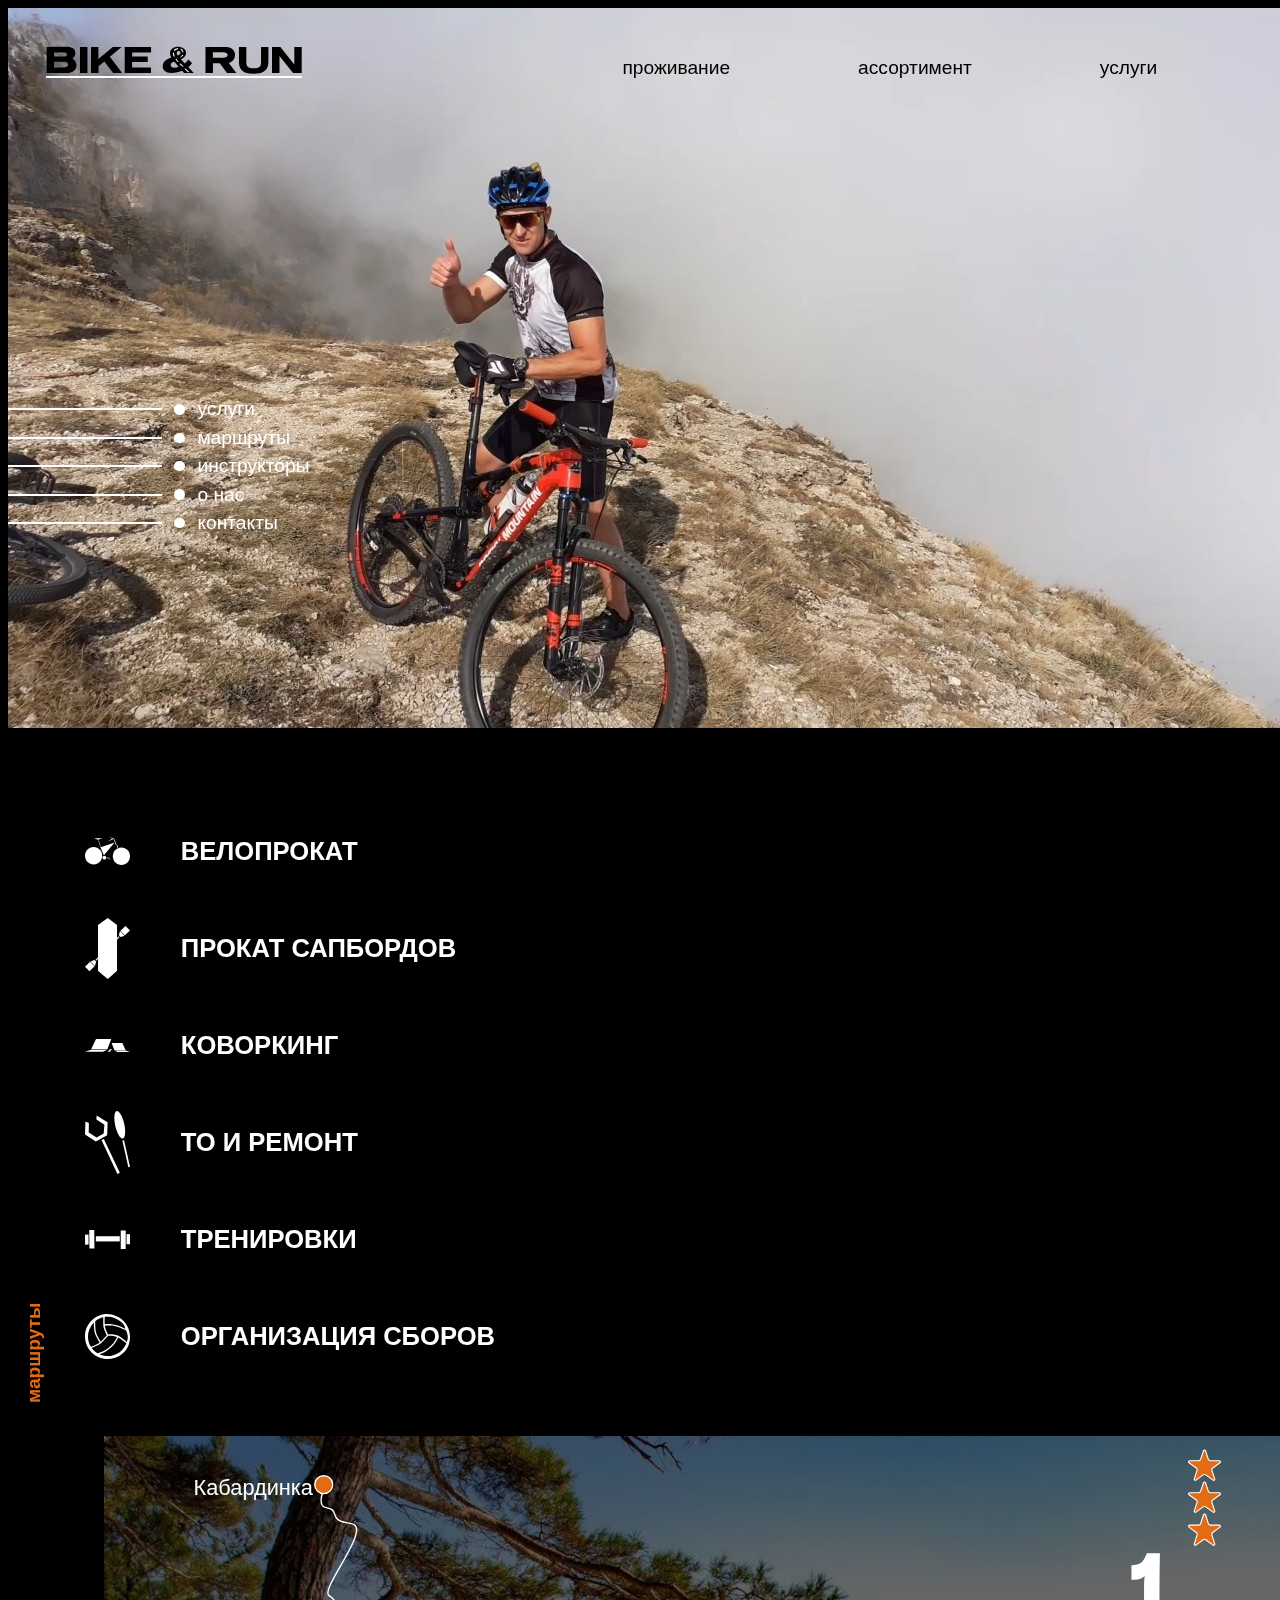
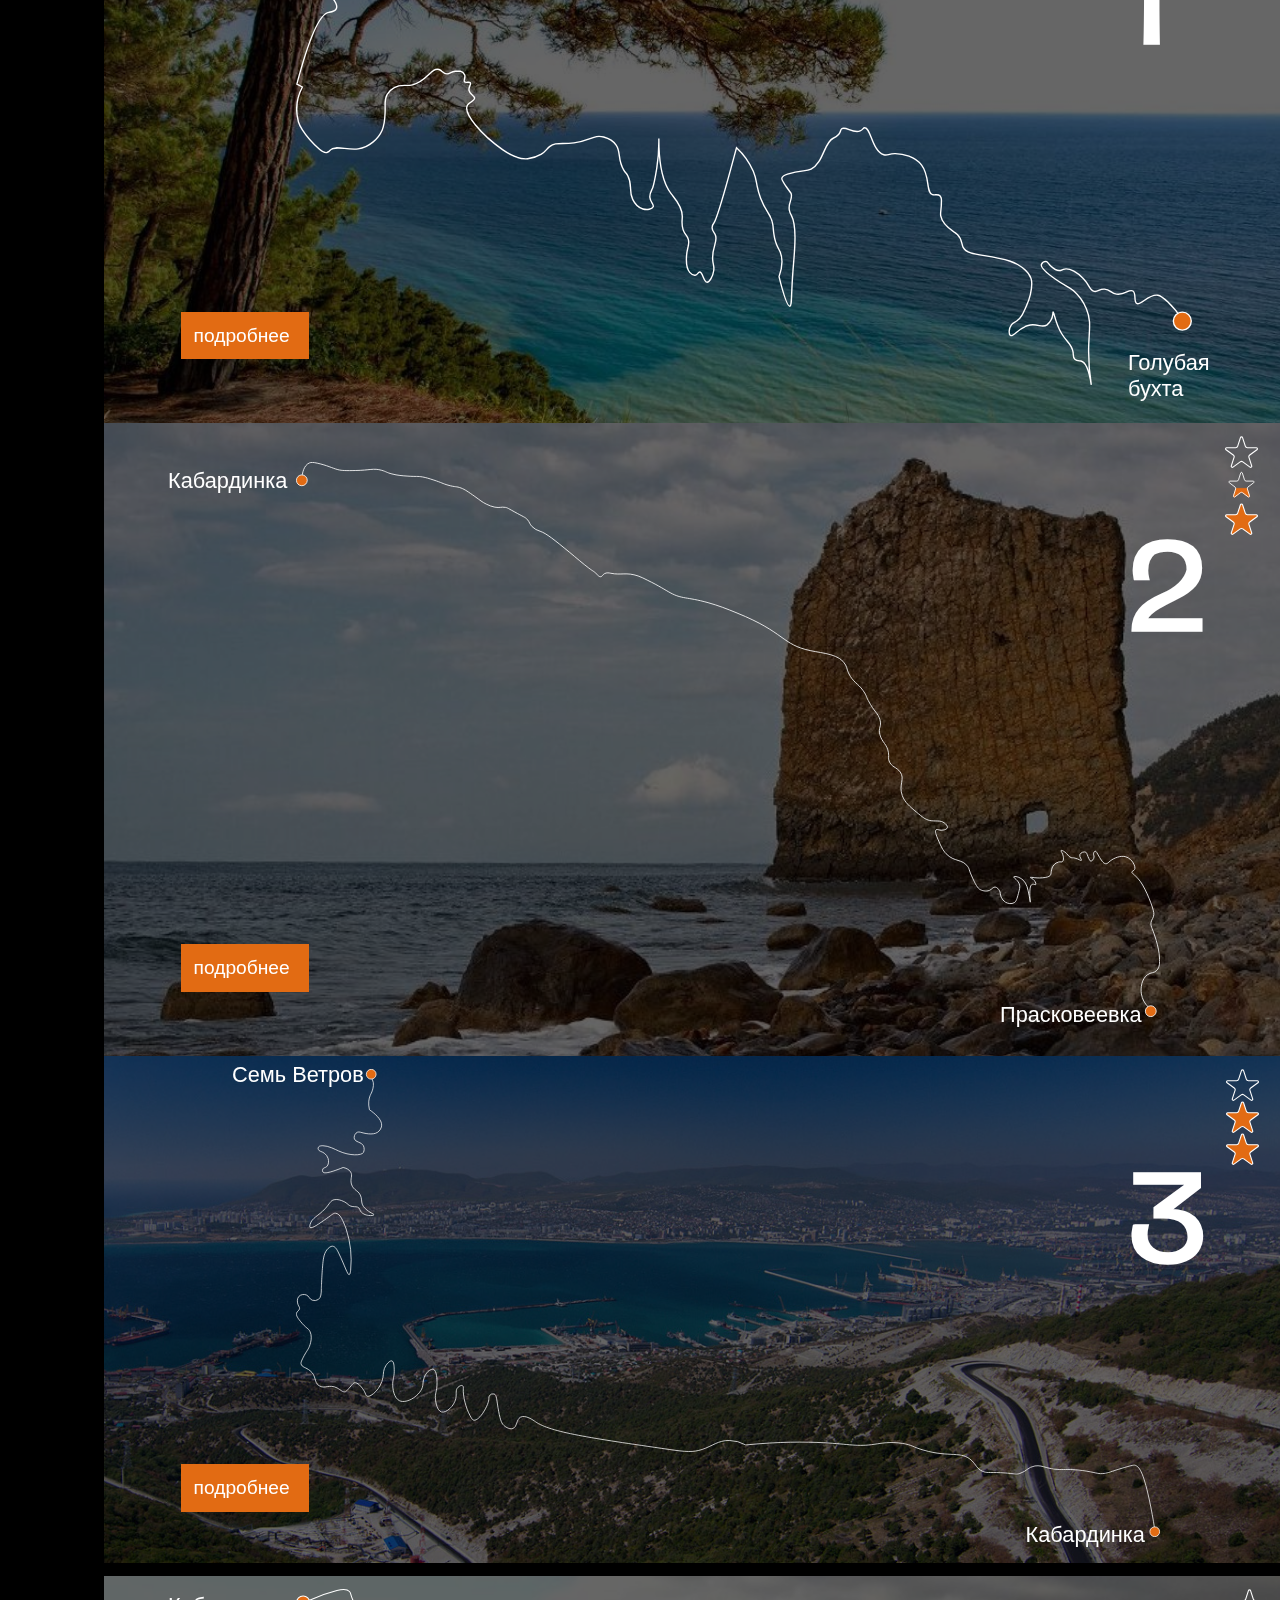
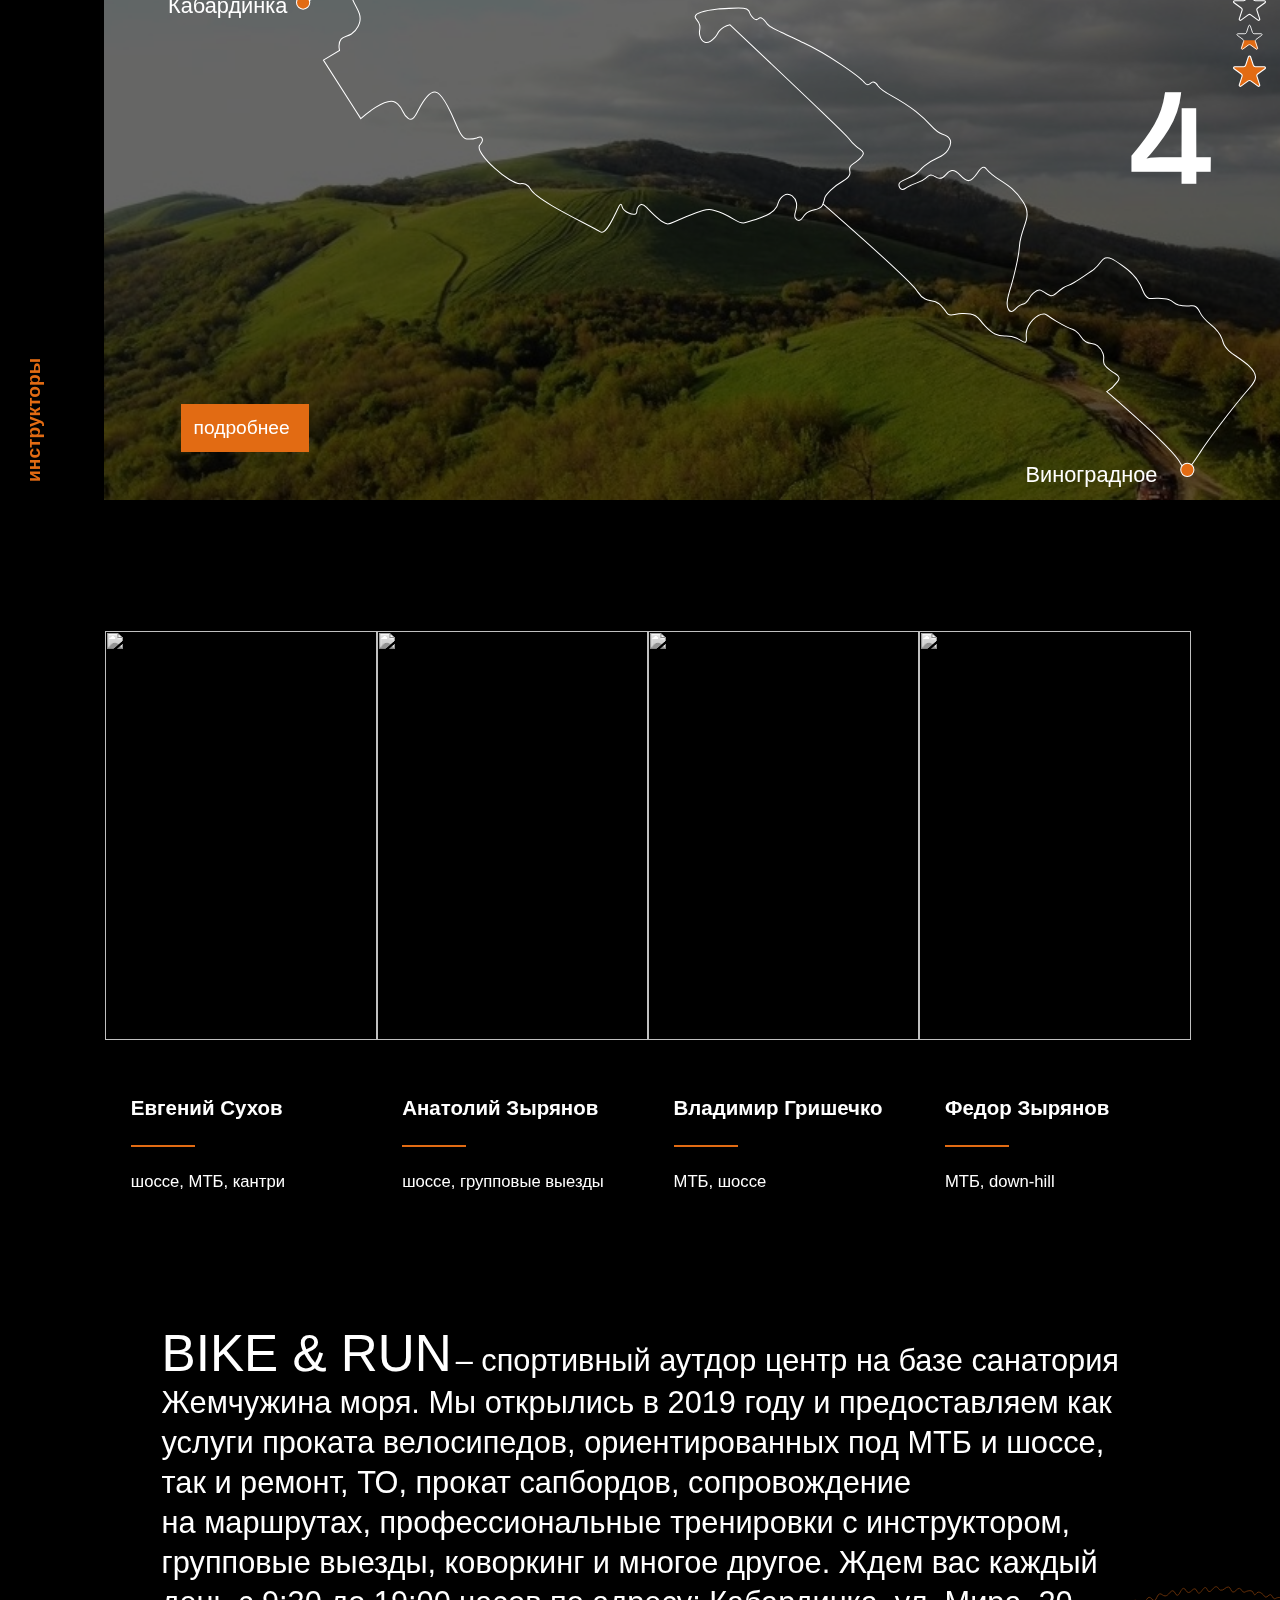
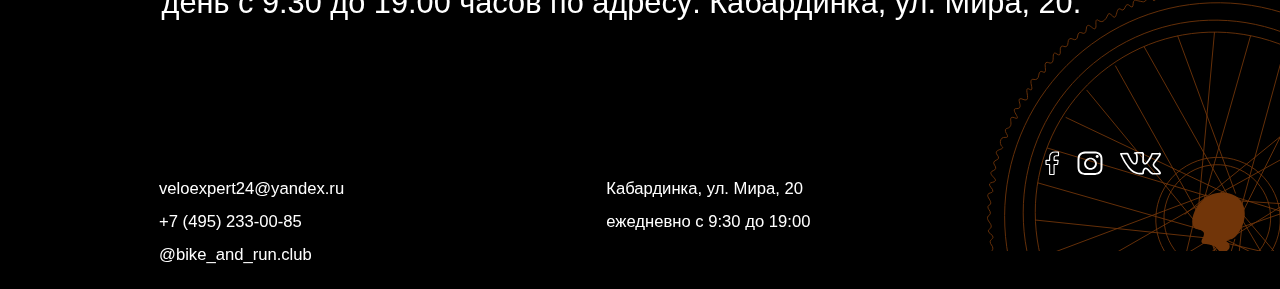
==== commit da020887: "js header anim" ====
--- a/index.html
+++ b/index.html
@@ -12,9 +12,10 @@
     <header>
       <img src="img/br_black.svg" alt="">
       <nav>
-        <a href="resort/index.html">проживание</a>
-        <a href="assort/index.html">ассортимент</a>
-        <a href="service/index.html">услуги</a>
+        <a href="resort/index.html" id="accom">проживание</a>
+        <div class="underline" id="under"></div>
+        <a href="assort/index.html" id="assort">ассортимент</a>
+        <a href="service/index.html" id="serve">услуги</a>
       </nav>
     </header>
 
--- a/major.css
+++ b/major.css
@@ -75,6 +75,15 @@
   margin-left: 15vw;
   align-items: baseline;
 }
+
+header nav .underline{
+  position: absolute;
+  background-color: #fff;
+  width: 9.1vw;
+  height: 0.15vw;
+  margin-top: 1.5vw;
+  left: 10vw;
+}
 header nav a{
   margin-left: 10vw;
   padding-top: -2vw;
@@ -113,7 +122,7 @@
 
 
 
-@media (max-width: 414px) {
+@media (max-width: 520px) {
   h2{
     font-size: 5vw;
   }
@@ -121,7 +130,7 @@
     font-size: 4vw;
   }
   a, h3{
-    font-size: 4vw;
+    font-size: 3.5vw;
   }
 
   header{
@@ -130,7 +139,7 @@
     padding-top: 5vw;
   }
   header img{
-   width: 50vw;
+   width: 40vw;
    margin-left: 5vw;
   }
   header nav{
@@ -139,10 +148,9 @@
     margin-top: 0vw;
   }
   header nav a{
-    margin-left: 10vw;
+    margin-left: 25vw;
     padding-top: 1.5vw;
     text-align: right;
-    color: var(--orange);
   }
 
 footer{
@@ -150,12 +158,11 @@
   flex-flow: column;
   align-items: center;
   margin-top: 15vw;
+      line-height: 1.3;
 }
   footer > img{
-    position: absolute;
-    z-index: -2;
     margin-left: 30vw;
-    margin-top: -15vw;
+    margin-top: -5vw;
     width: 70vw;
   }
     footer .second-column,
@@ -167,5 +174,25 @@
     width: auto;
     padding-left: 3vw;
   }
+}
+@media (max-width: 414px) {
+  a, h3{
+    font-size: 4vw;
+  }
 
+  header img{
+   width: 50vw;
+   margin-left: 5vw;
+  }
+  header nav a{
+    margin-left: 10vw;
+    padding-top: 1.5vw;
+  }
+
+footer{
+  display: flex;
+  flex-flow: column;
+  align-items: center;
+  margin-top: 15vw;
 }
+}
--- a/styles.css
+++ b/styles.css
@@ -4,10 +4,18 @@
 
 body{
   background-color: #000;
+    overflow-x: hidden;
 }
 header a{
   color: #000;
 }
+
+header nav .underline{
+  left: 0vw;
+  width: 20vw;
+  transition: 400ms ease-in-out;
+}
+
 .wrapper .top img{
   width: 100%;
   height: auto;
@@ -19,10 +27,10 @@
 }
 .wrapper .top .slider{
   display: flex;
-  align-items: baseline;
+  align-items: center;
   margin-top: 0.5vw;
 }
-.wrapper .top .slider div:first-child{
+.wrapper .top .slider > div{
   width: 12vw;
   height: 0.15vw;
   background-color: #fff;
@@ -262,7 +270,7 @@
 
 
 
-@media (max-width: 414px) {
+@media (max-width: 520px) {
   body{
     overflow-x: hidden;
   }
@@ -277,7 +285,17 @@
   .wrapper .top .slider{
     margin-top: 1.5vw;
   }
-
+  .wrapper .top .slider > div{
+    width: 17vw;
+    height: 0.3vw;
+  }
+  .wrapper .top .slider div:nth-of-type(2){
+    width: 2vw;
+    height: 2vw;
+  }
+  .wrapper .top .slider a{
+    margin-left: 3vw;
+  }
   .top + h3,
   .service + h3{
    display: none;
@@ -289,10 +307,7 @@
     margin-top: 15vw;
   }
   .service a h2{
-    color: #fff;
-    text-transform: uppercase;
     margin-left: 4vw;
-    font-size: 5vw;
   }
   .service .bike > img{
     display: block;
@@ -300,7 +315,6 @@
   .service .bike img:nth-of-type(2){
     display: none;
   }
-
   .trail{
     margin-left: 0;
     margin-top: 20vw;
@@ -312,20 +326,18 @@
     margin-top: 17vw;
   }
   .trail:last-child{
-    margin-top: 12vw;
+    margin-top: 19vw;
   }
   .trail > img{
     transform: scale(1.5);
     position: absolute;
     width: 100vw;
     z-index: -2;
-    filter: brightness(0.4);
+    filter: brightness(0.6);
   }
   .trail .route p{
-    font-size: 3vw;
-  }
-
-
+    font-size: 3.5vw;
+  }
   .trail:first-child .route img{
     width: 90vw;
     margin-left: 5vw;
@@ -355,10 +367,11 @@
   .trail:nth-of-type(3) .route img{
     width: 90vw;
     margin-left: 4vw;
-    margin-top: 1vw;
+    margin-top: -6vw;
   }
   .trail:nth-of-type(3) .route p:first-child{
-    margin-top: -3vw;
+    margin-top: -7vw;
+    margin-left: 14vw;
   }
   .trail:nth-of-type(3) .route p:last-child{
     margin-left: 75vw;
@@ -373,10 +386,14 @@
     margin-left: 5vw;
     margin-top: -4vw;
   }
+  .trail:nth-of-type(4) .route p:last-child{
+    margin-top: 2vw;
+  }
 
   .rating{
     align-items: center;
     margin-left: 75vw;
+    margin-top: -7vw;
   }
   .rating .stars img{
     width: 4.5vw;
@@ -385,12 +402,8 @@
     font-size: 17vw;
   }
   .trail .btn{
-    background-color: var(--orange);
-    width: auto;
     padding: 1.7vw;
-    width: 22vw;
-    margin-top: -6vw;
-    margin-left: 6vw;
+    width: 19vw;
   }
   .trail:nth-of-type(3) .btn{
     margin-bottom: 2vw;
@@ -424,10 +437,6 @@
    width: 31.8vw;
    height: 48vw;
   }
-  .coaches .name:nth-of-type(3),
-  .coaches .name:last-child{
-    margin-top: 3vw;
-  }
 
 
 
@@ -442,4 +451,12 @@
   .about span:last-child{
     font-size: 4vw;
   }
-}
+
+}
+@media (max-width: 414px) {
+
+  .trail .btn{
+    padding: 1.7vw;
+    width: 22vw;
+  }
+}
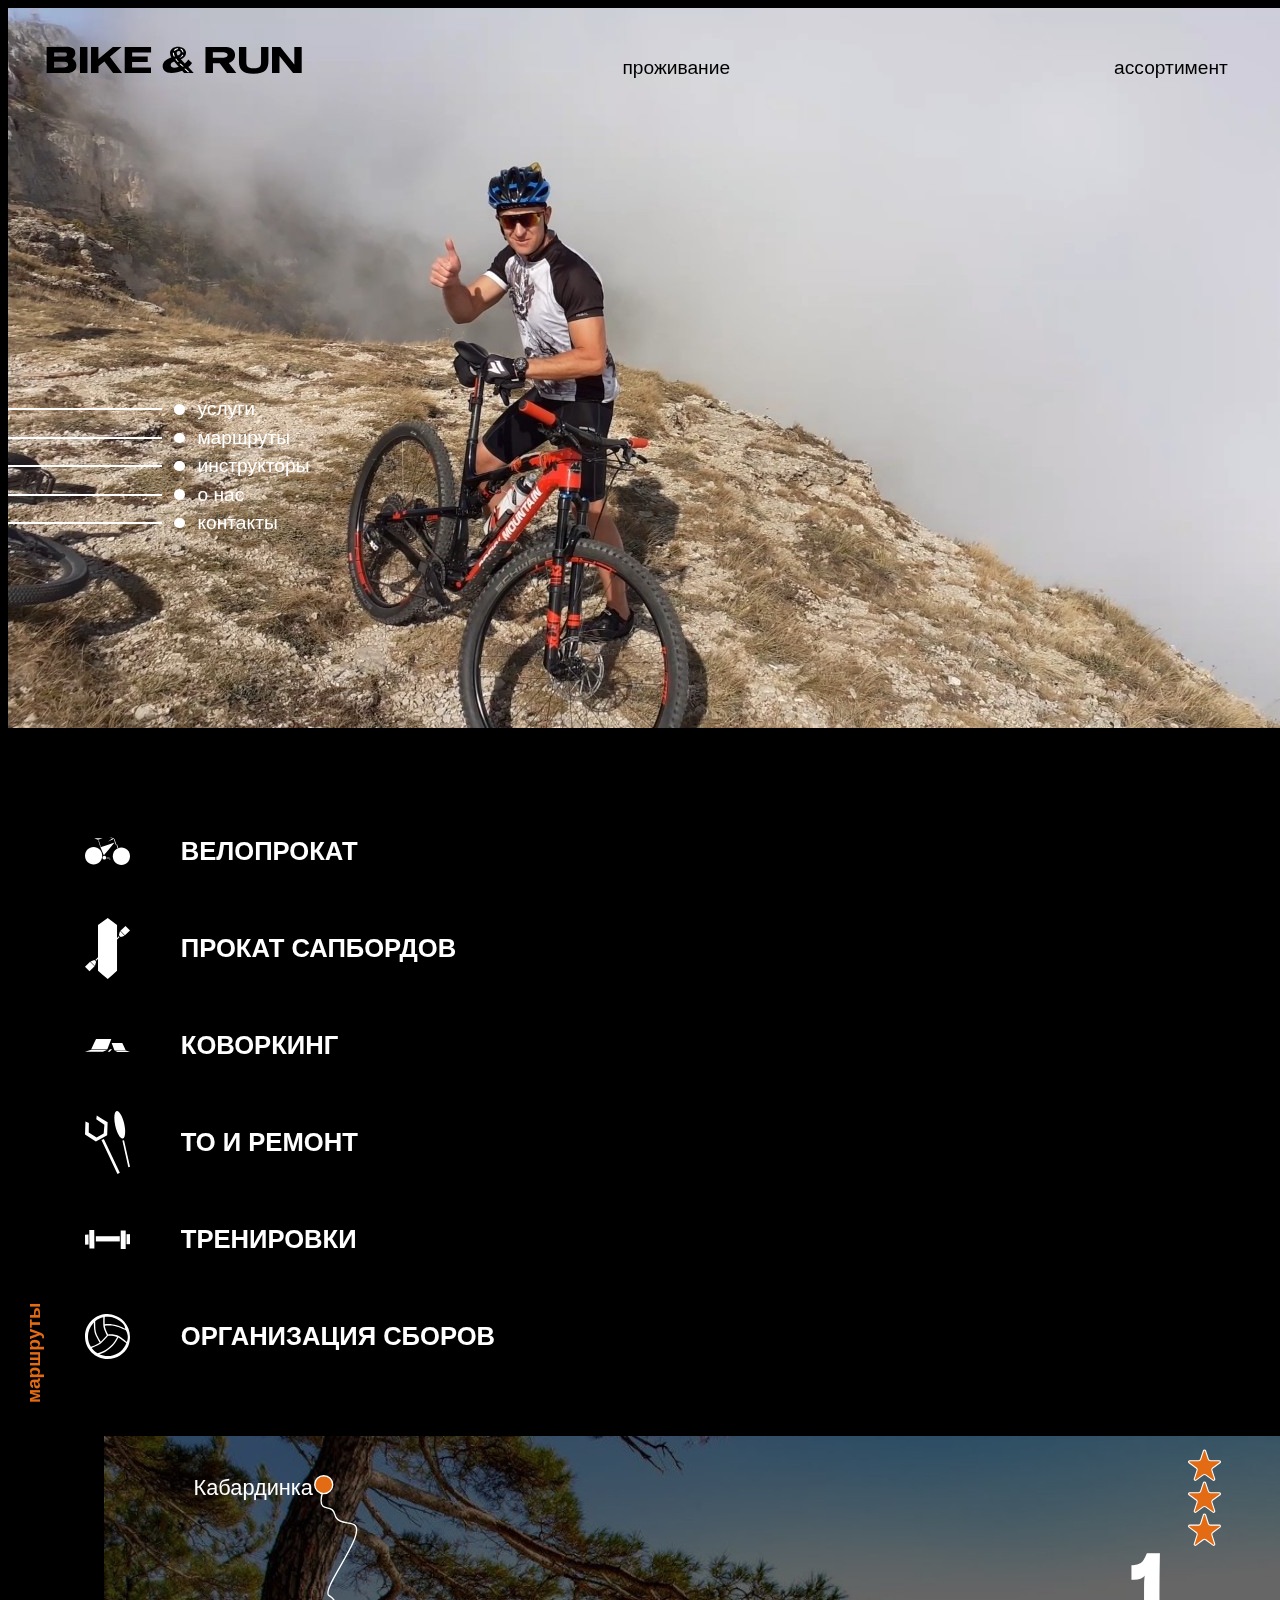
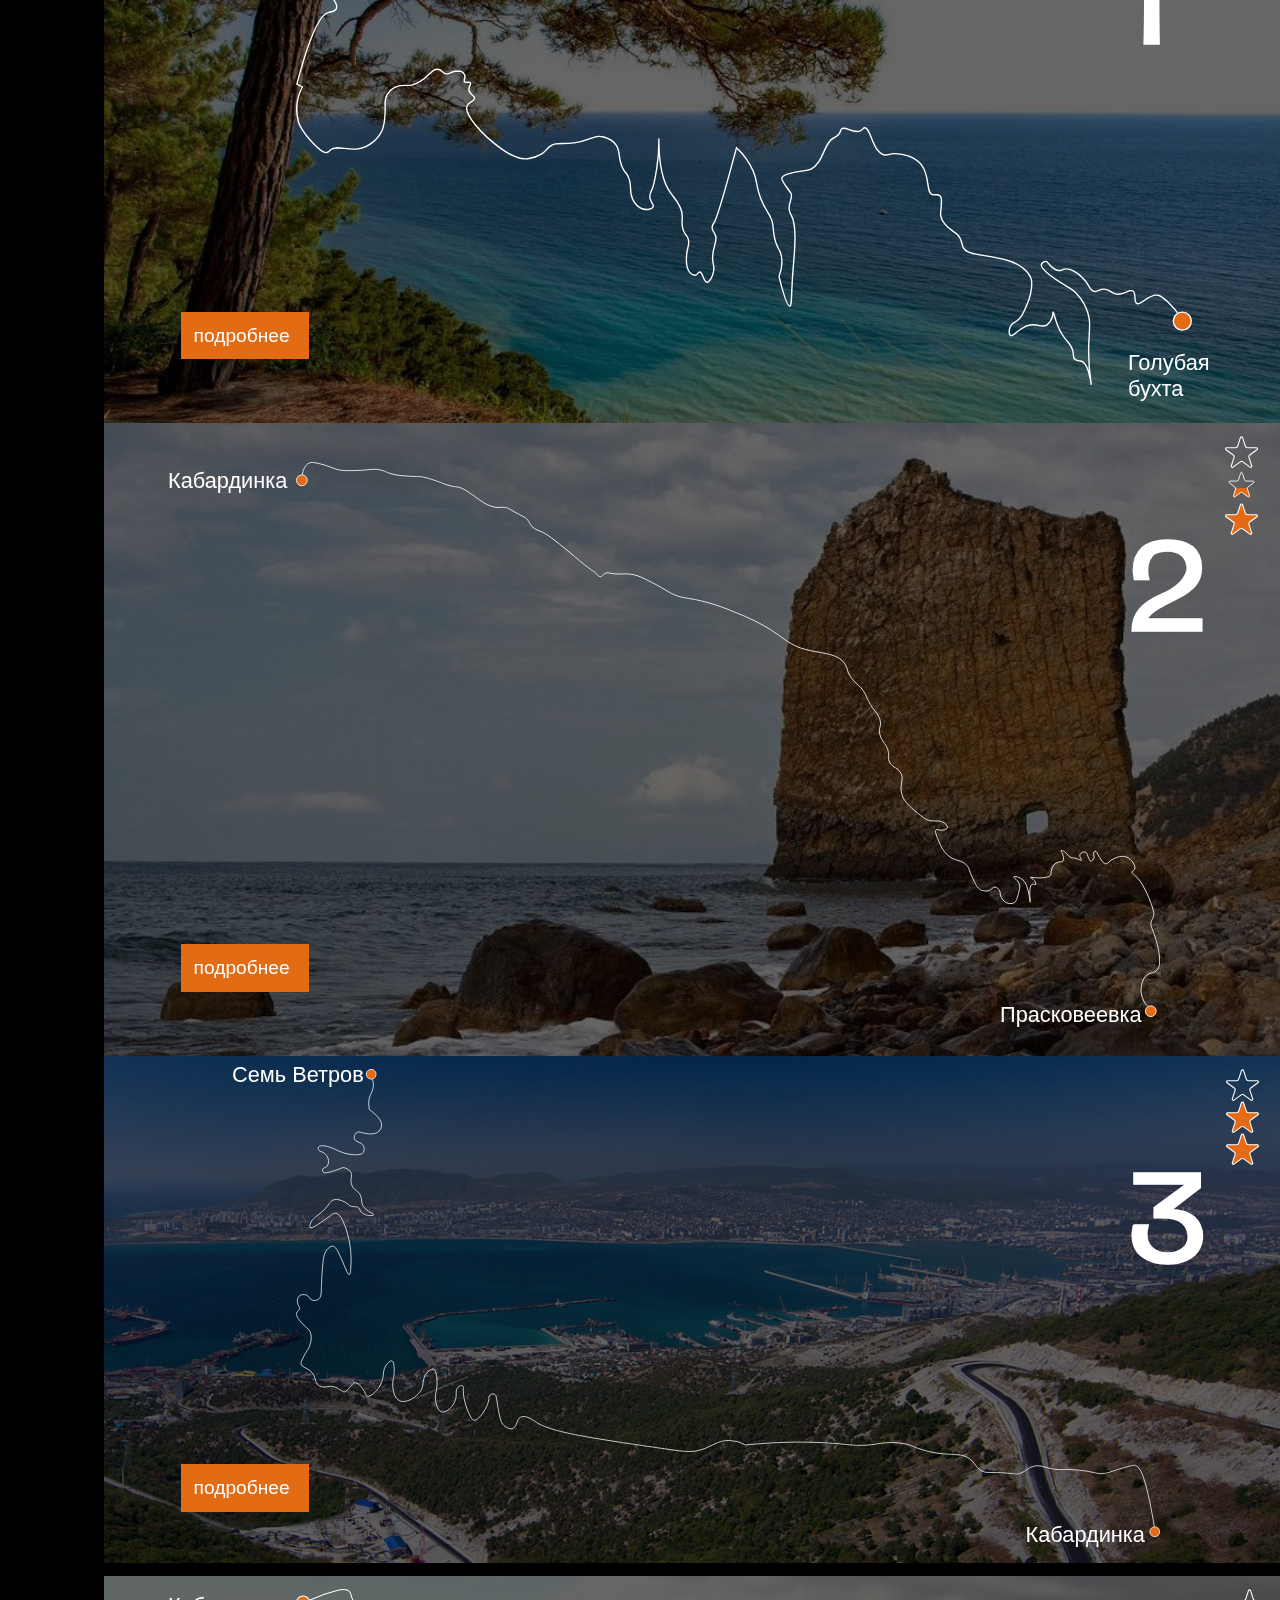
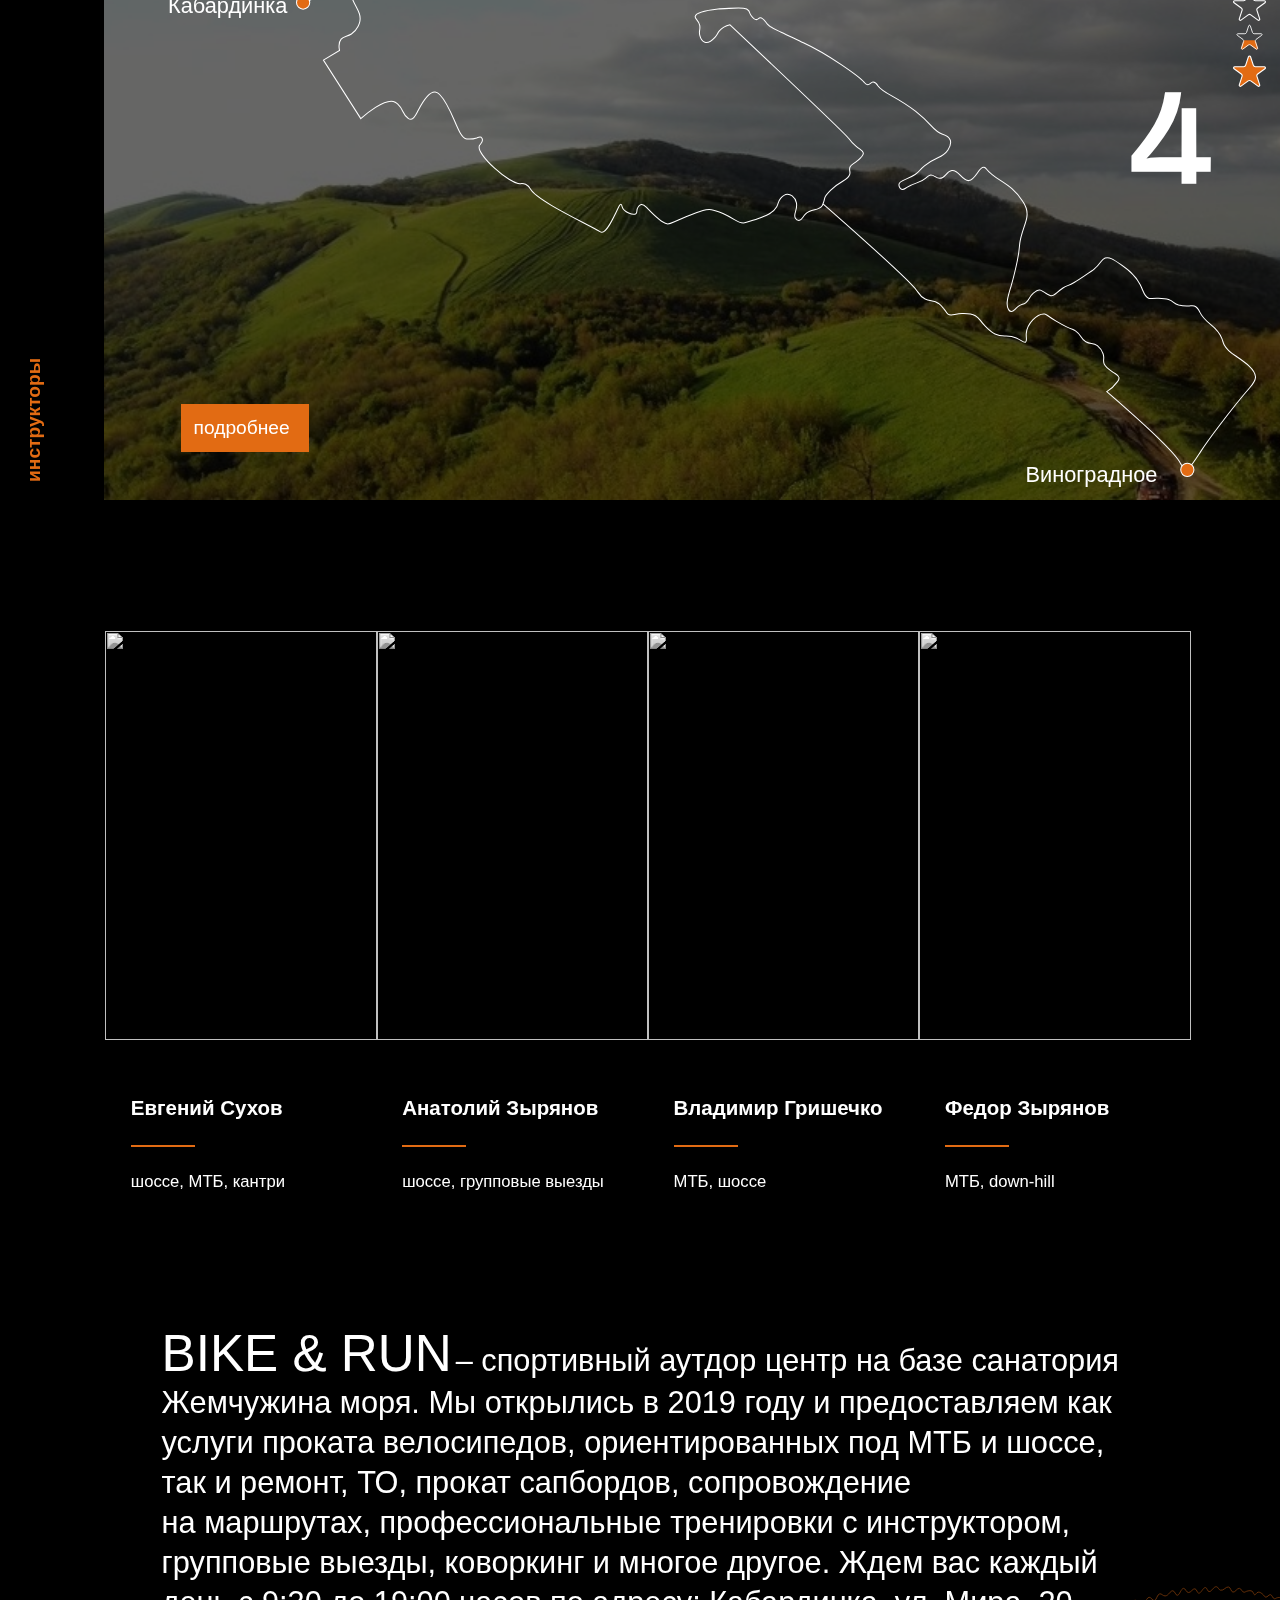
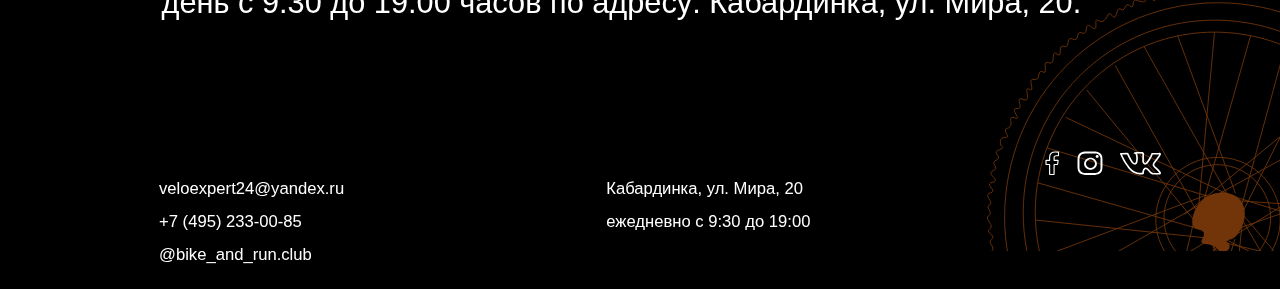
==== commit 1f6052f7: "service adapt" ====
--- a/index.html
+++ b/index.html
@@ -54,42 +54,42 @@
         <h3>услуги</h3>
 
       <div class="service" id="service">
-        <a href="#">
+        <a href="assort/index.html">
          <div class="bike">
            <img src="img/bike_or.svg" alt="">
            <img src="img/bike.svg" alt="">
            <h2>велопрокат</h2>
          </div>
         </a>
-        <a href="#">
+        <a href="assort/index.html">
          <div class="bike">
            <img src="img/sup_or.svg" alt="">
            <img src="img/sup.svg" alt="">
            <h2>прокат сапбордов</h2>
          </div>
         </a>
-        <a href="#">
+        <a href="service/index.html">
          <div class="bike">
            <img src="img/cowork_or.svg" alt="">
            <img src="img/work.svg" alt="">
            <h2>коворкинг</h2>
          </div>
         </a>
-        <a href="#">
+        <a href="service/index.html">
          <div class="bike">
            <img src="img/tools_or.svg" alt="">
            <img src="img/tools.svg" alt="">
            <h2>то и ремонт</h2>
          </div>
         </a>
-        <a href="#">
+        <a href="assort/index.html">
          <div class="bike">
            <img src="img/workout_or.svg" alt="">
            <img src="img/workout.svg" alt="">
            <h2>тренировки</h2>
          </div>
         </a>
-        <a href="#">
+        <a href="assort/index.html">
          <div class="bike">
            <img src="img/ball_or.svg" alt="">
            <img src="img/ball.svg" alt="">
--- a/major.css
+++ b/major.css
@@ -76,14 +76,14 @@
   align-items: baseline;
 }
 
-header nav .underline{
+/* header nav .underline{
   position: absolute;
   background-color: #fff;
   width: 9.1vw;
   height: 0.15vw;
   margin-top: 1.5vw;
   left: 10vw;
-}
+} */
 header nav a{
   margin-left: 10vw;
   padding-top: -2vw;
@@ -148,7 +148,7 @@
     margin-top: 0vw;
   }
   header nav a{
-    margin-left: 25vw;
+    margin-left: 20vw;
     padding-top: 1.5vw;
     text-align: right;
   }
@@ -158,7 +158,7 @@
   flex-flow: column;
   align-items: center;
   margin-top: 15vw;
-      line-height: 1.3;
+  line-height: 1.3;
 }
   footer > img{
     margin-left: 30vw;
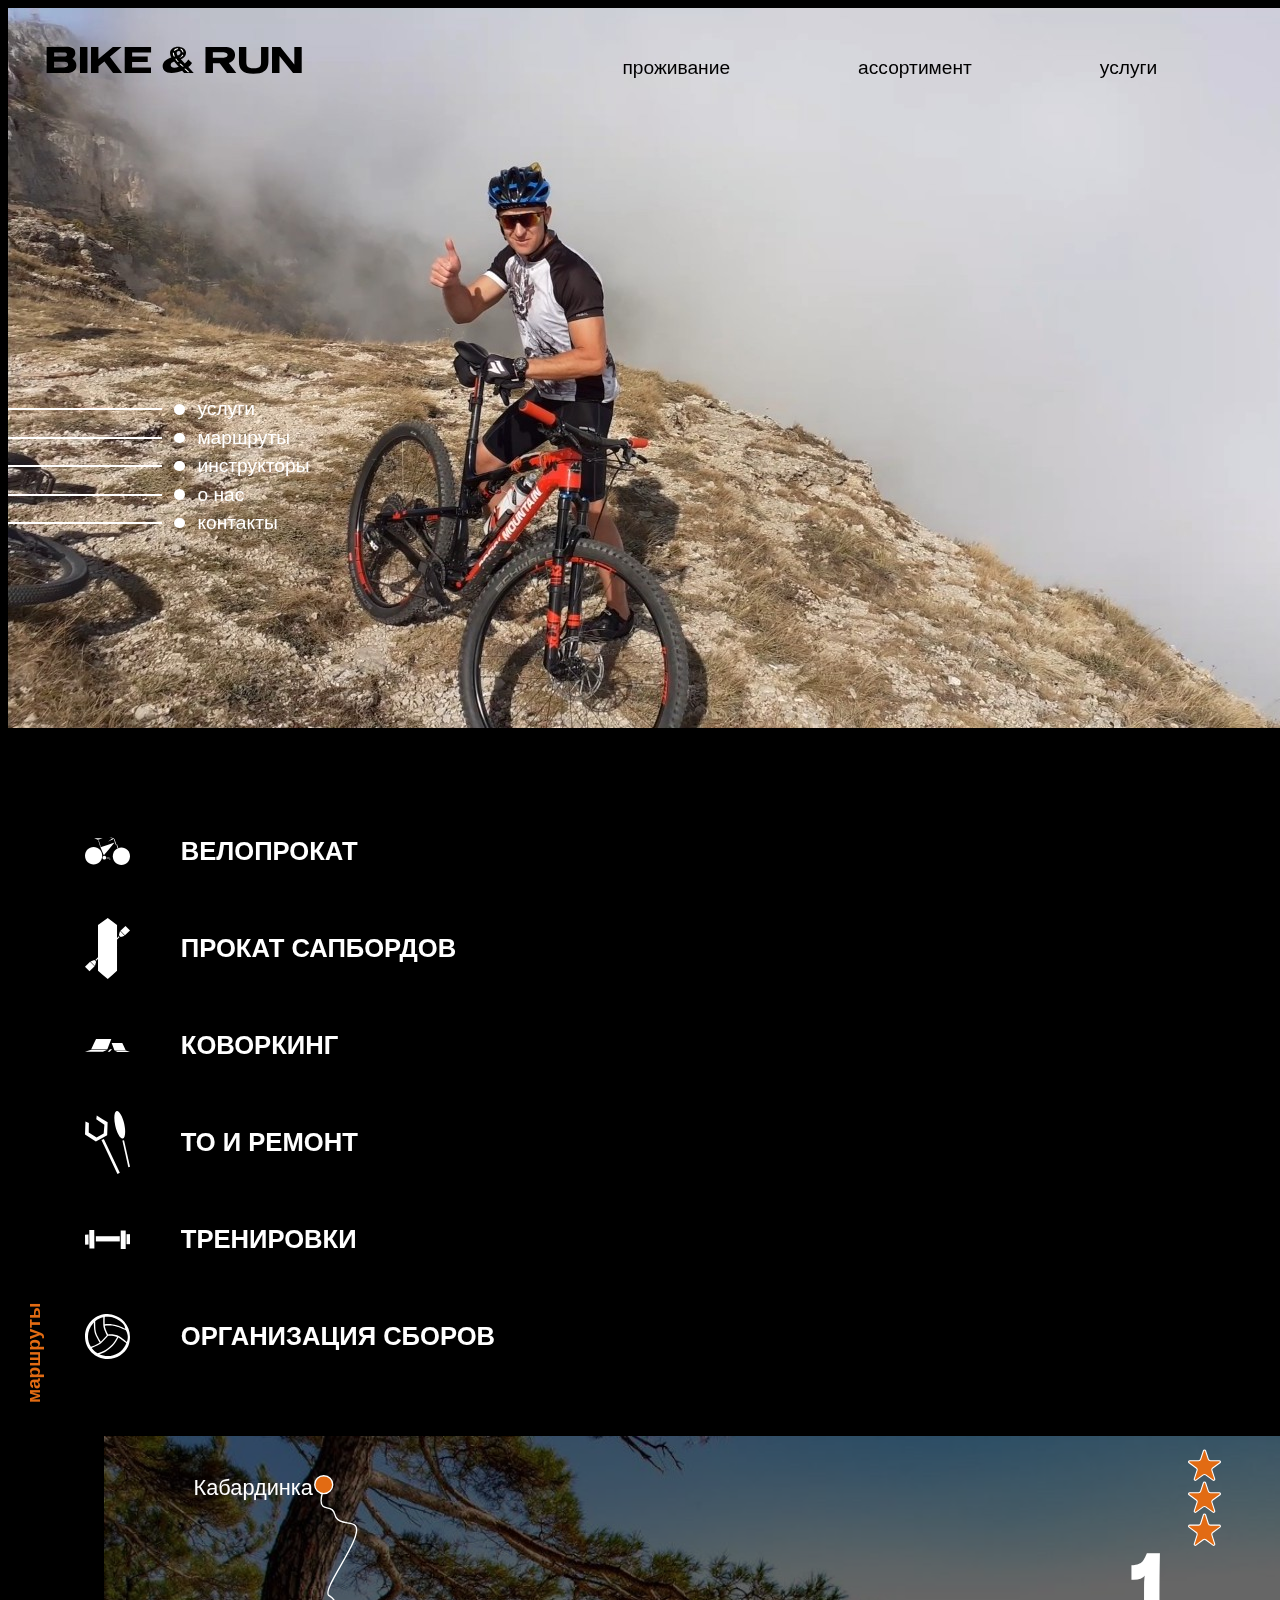
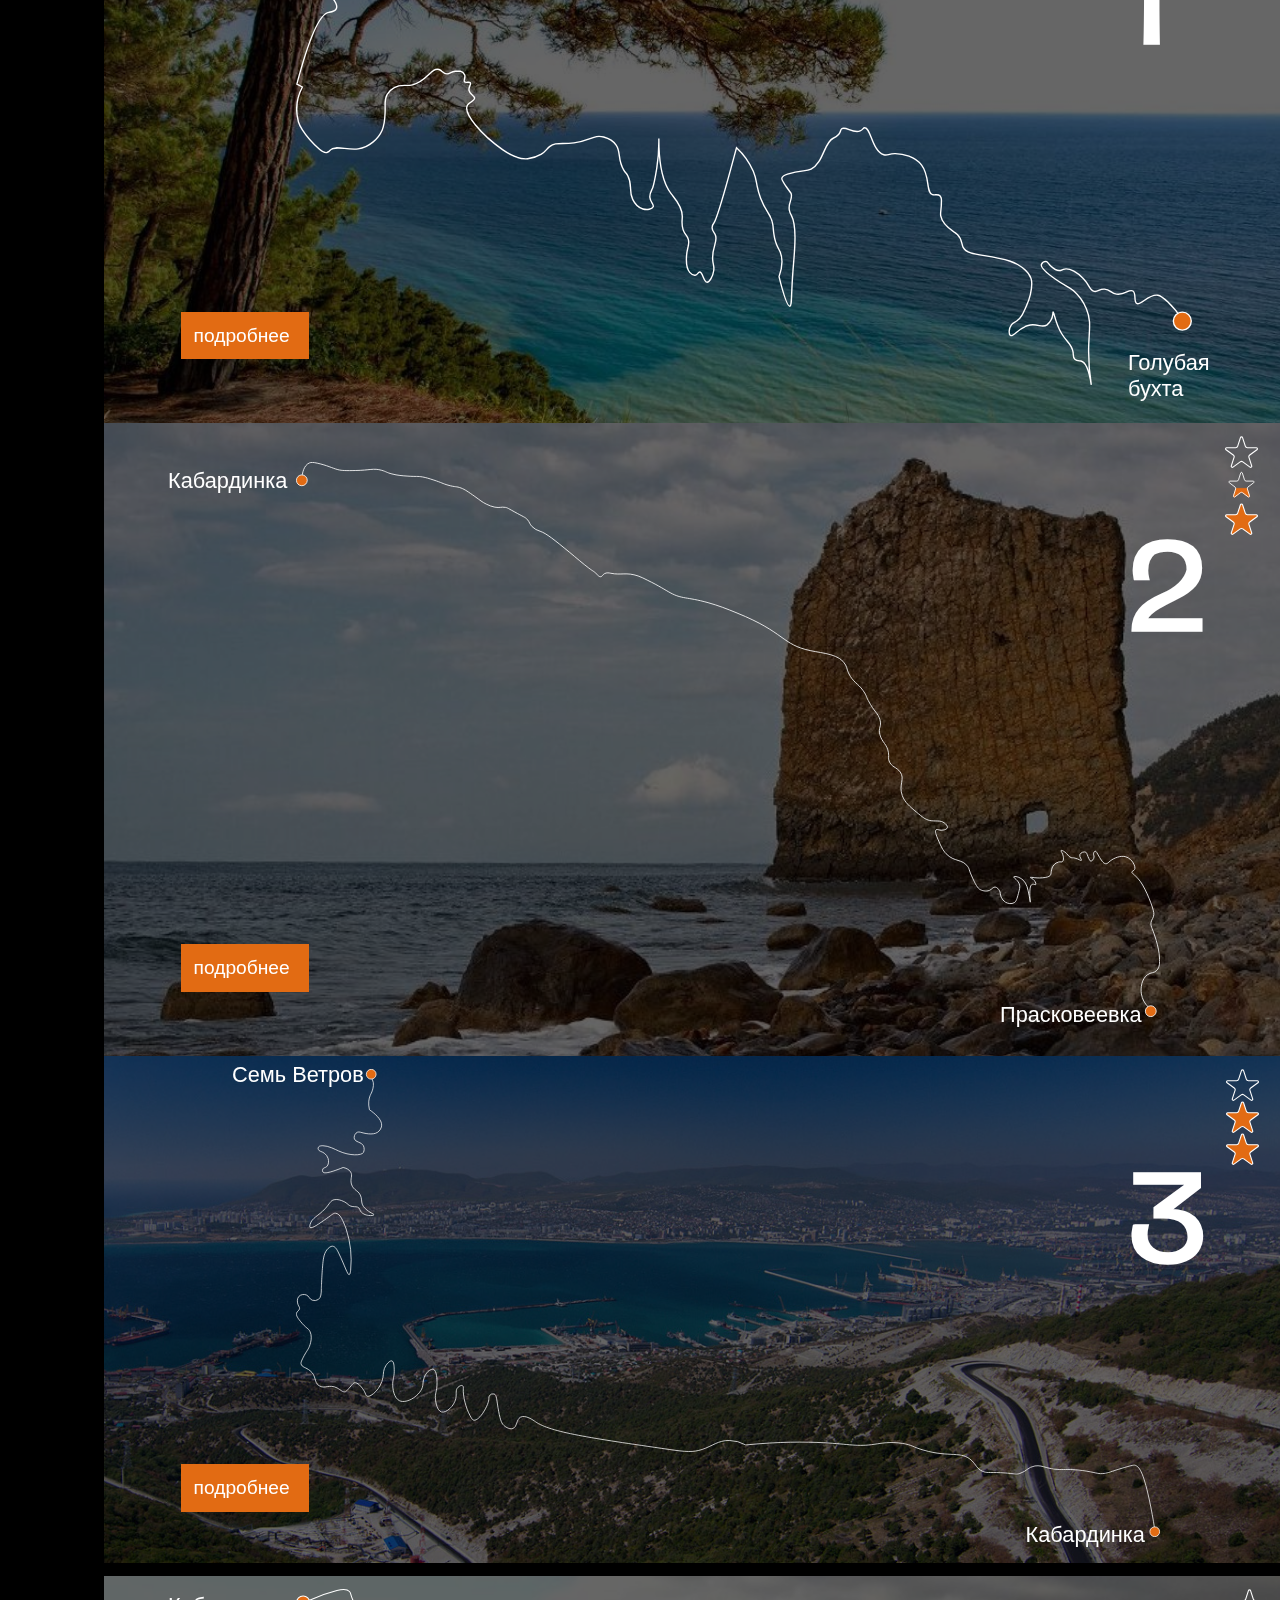
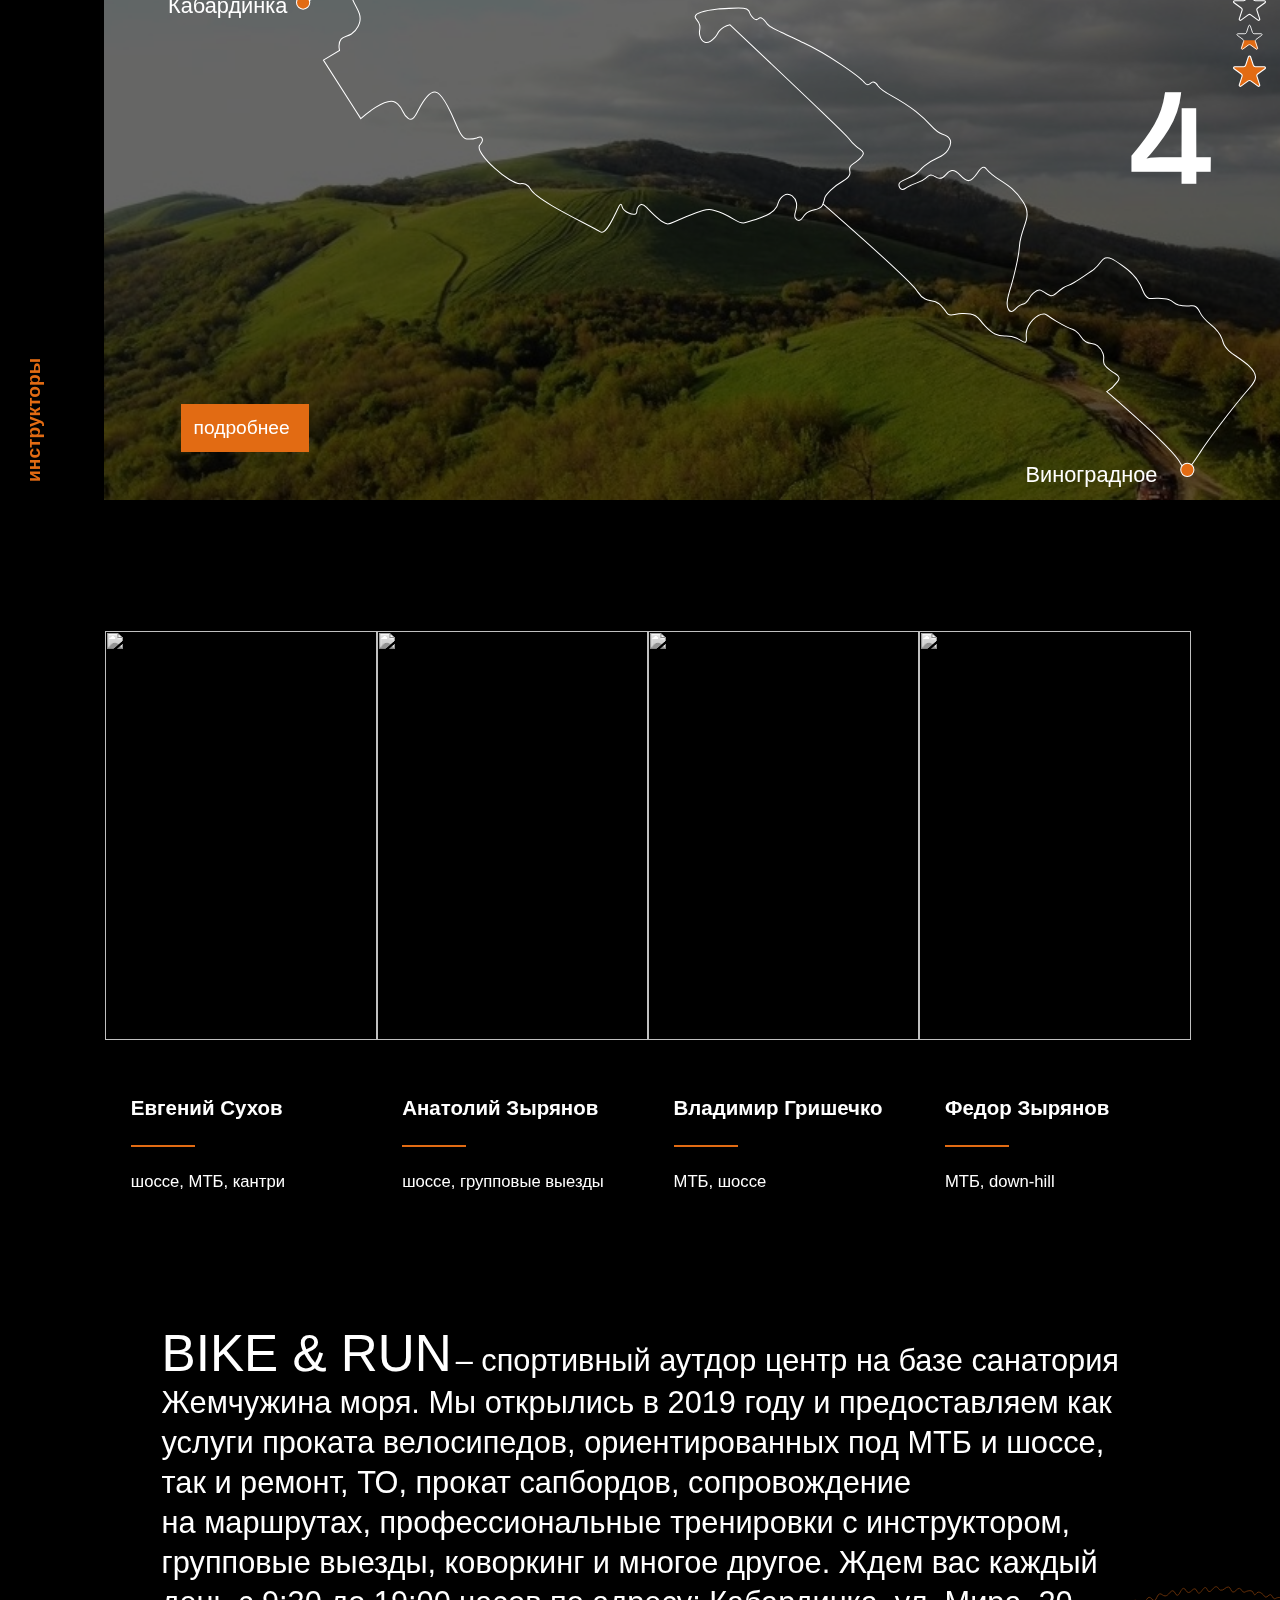
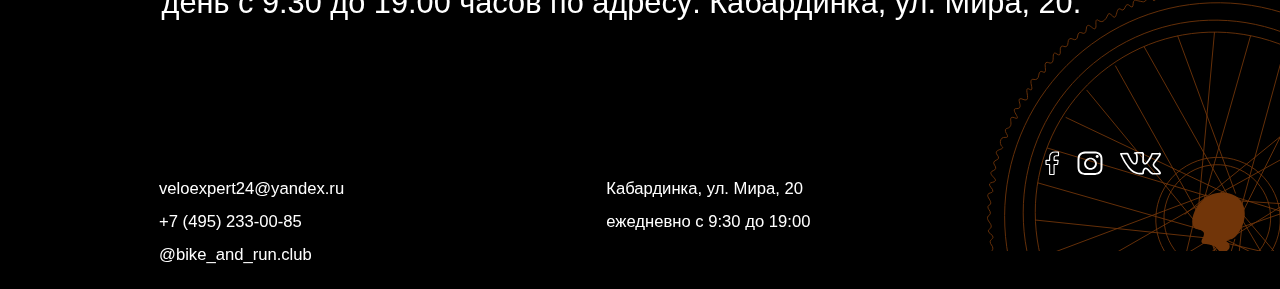
==== commit c8249edf: "wip" ====
--- a/index.html
+++ b/index.html
@@ -13,7 +13,7 @@
       <img src="img/br_black.svg" alt="">
       <nav>
         <a href="resort/index.html" id="accom">проживание</a>
-        <div class="underline" id="under"></div>
+        <!-- <div class="underline" id="under"></div> -->
         <a href="assort/index.html" id="assort">ассортимент</a>
         <a href="service/index.html" id="serve">услуги</a>
       </nav>
--- a/major.css
+++ b/major.css
@@ -84,6 +84,7 @@
   margin-top: 1.5vw;
   left: 10vw;
 } */
+
 header nav a{
   margin-left: 10vw;
   padding-top: -2vw;
--- a/styles.css
+++ b/styles.css
@@ -10,11 +10,11 @@
   color: #000;
 }
 
-header nav .underline{
+/* header nav .underline{
   left: 0vw;
   width: 20vw;
   transition: 400ms ease-in-out;
-}
+} */
 
 .wrapper .top img{
   width: 100%;
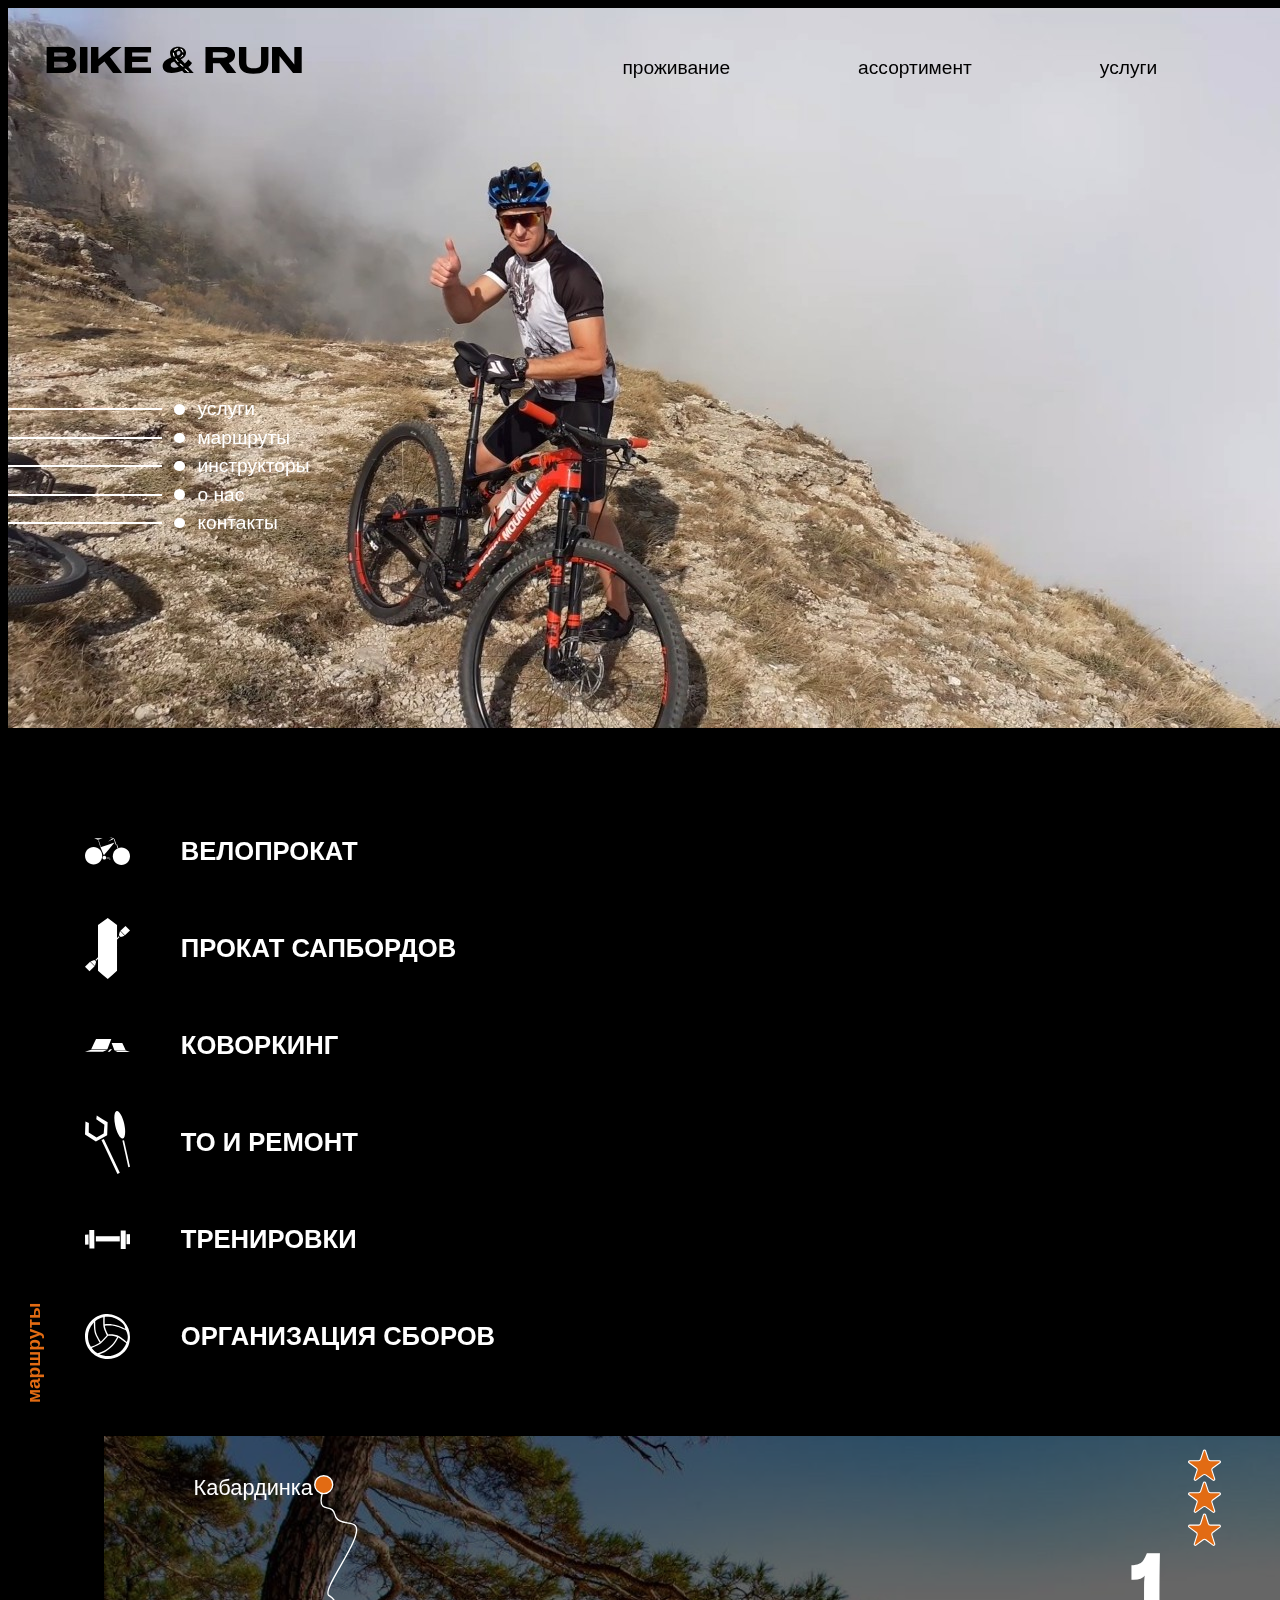
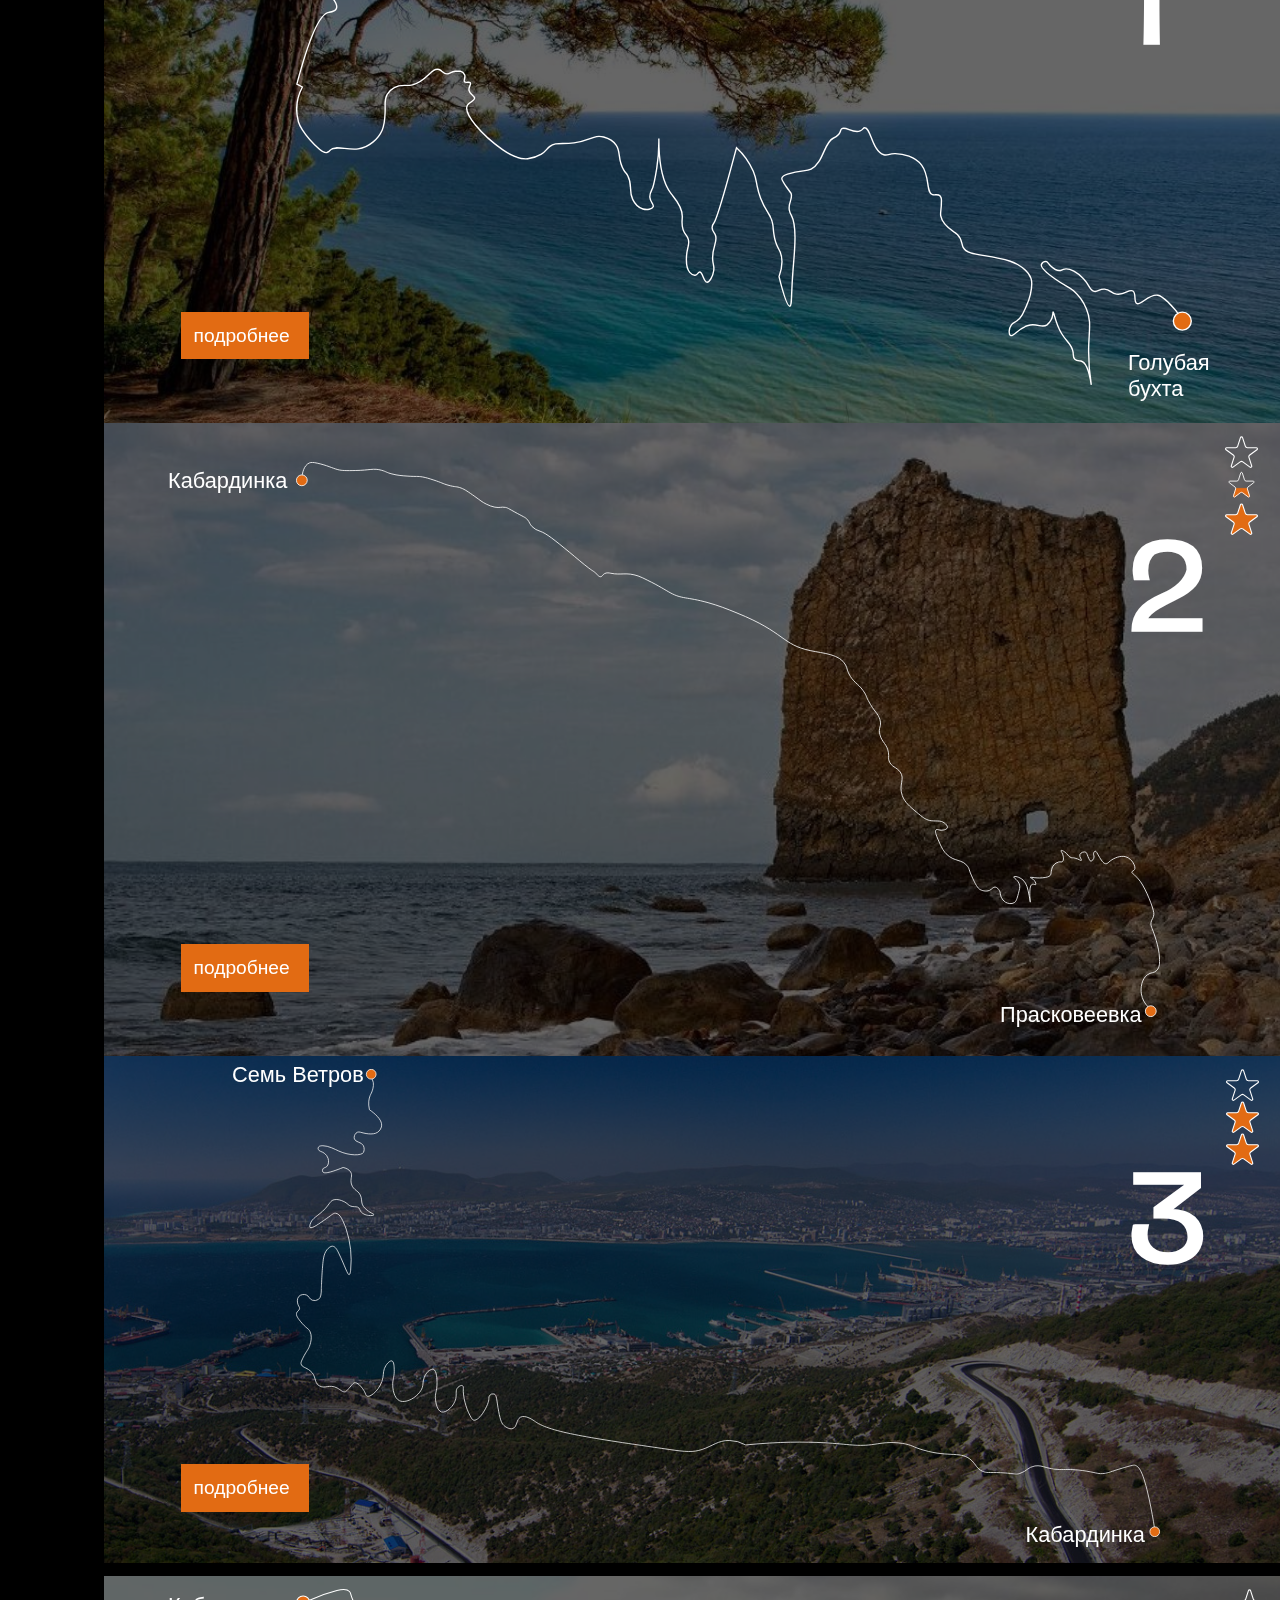
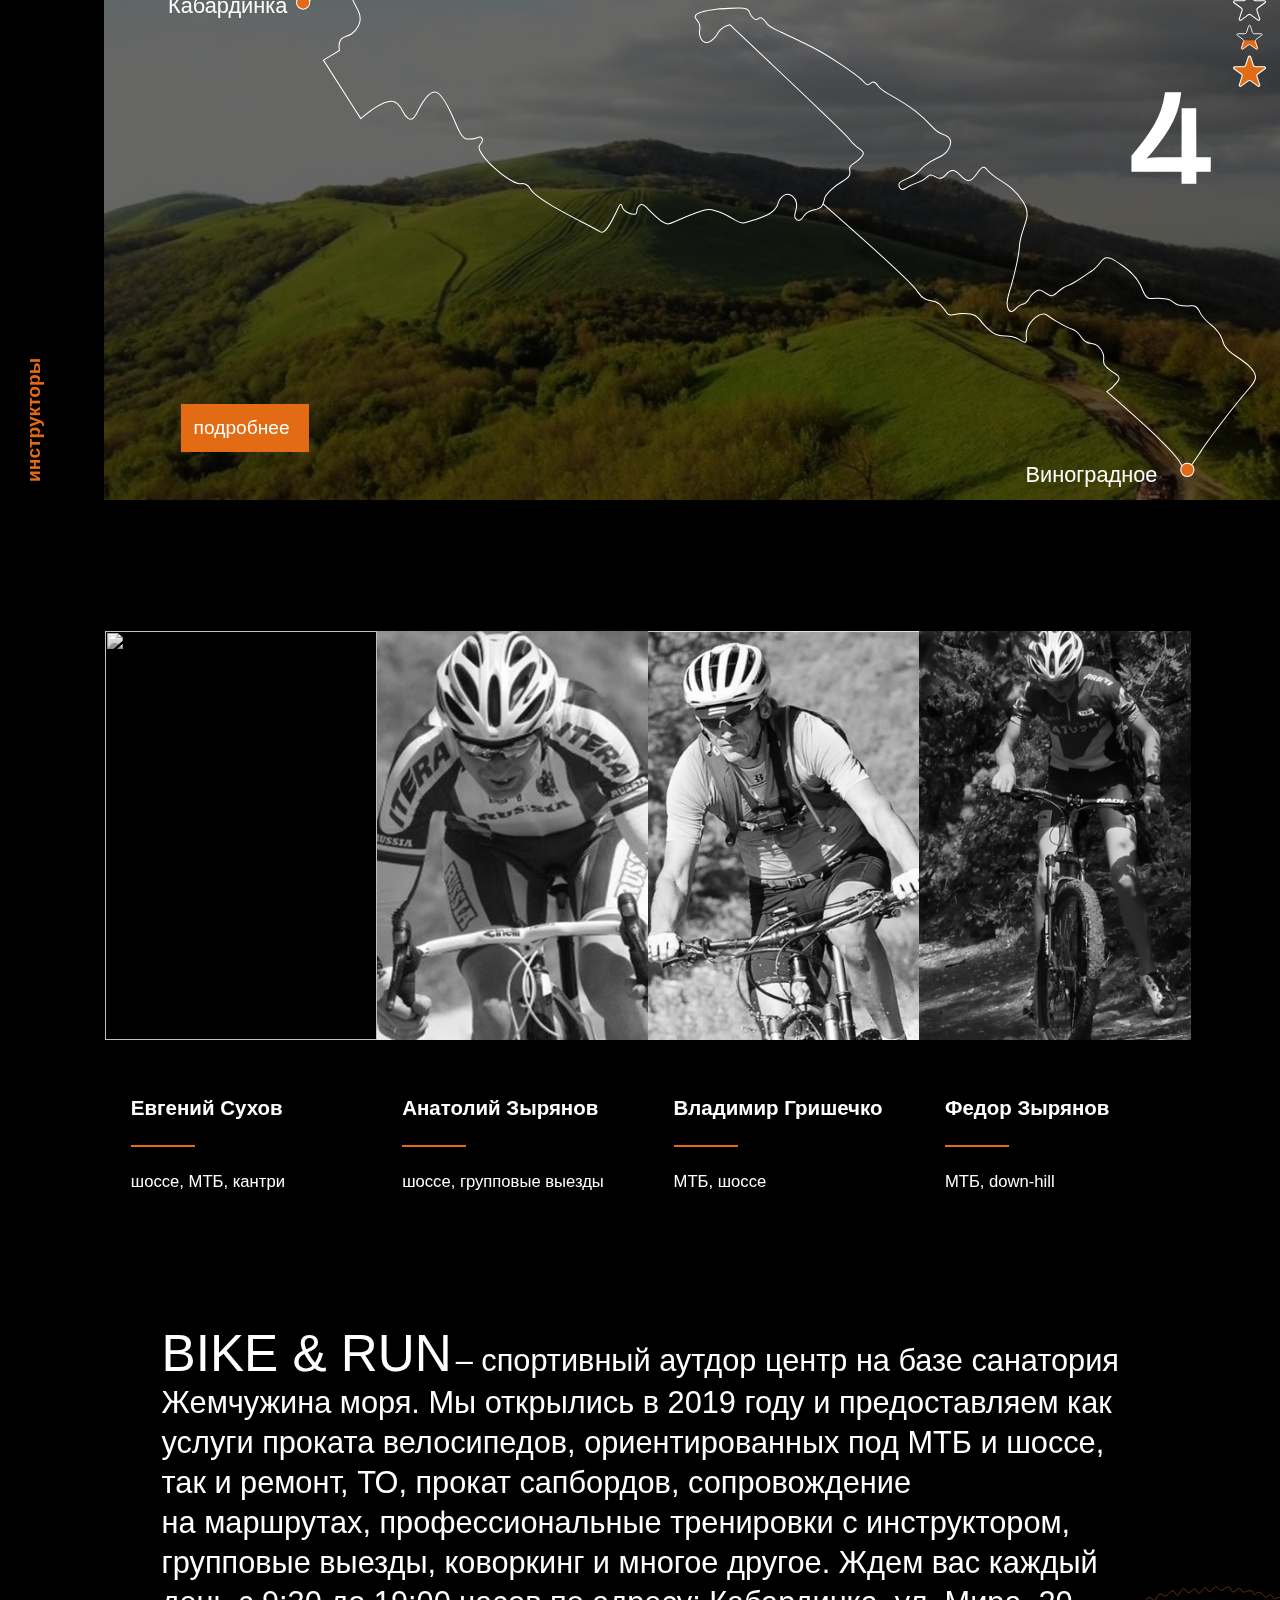
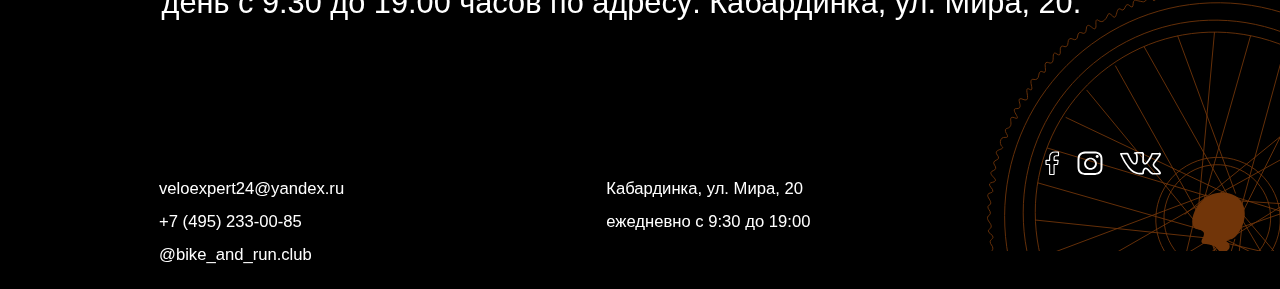
==== commit 3cd8aa4a: "wip" ====
--- a/index.html
+++ b/index.html
@@ -196,7 +196,7 @@
           </div>
         </div>
         <div class="name">
-          <img src="img/anatoly.jpg" alt="">
+          <img src="img/a_zyr.jpg" alt="">
           <div class="hidden" id="hidden" >
             <h2>Анатолий Зырянов</h2>
             <div class="line"></div>
@@ -204,7 +204,7 @@
           </div>
         </div>
         <div class="name">
-          <img src="img/vladimir.jpg" alt="">
+          <img src="img/v_gri.jpg" alt="">
           <div class="hidden" id="hidden">
             <h2>Владимир Гришечко</h2>
             <div class="line"></div>
@@ -212,7 +212,7 @@
           </div>
         </div>
         <div class="name">
-          <img src="img/fyodor.jpg" alt="">
+          <img src="img/f_zyr.jpg" alt="">
           <div class="hidden" id="hidden" >
             <h2>Федор Зырянов</h2>
             <div class="line"></div>
